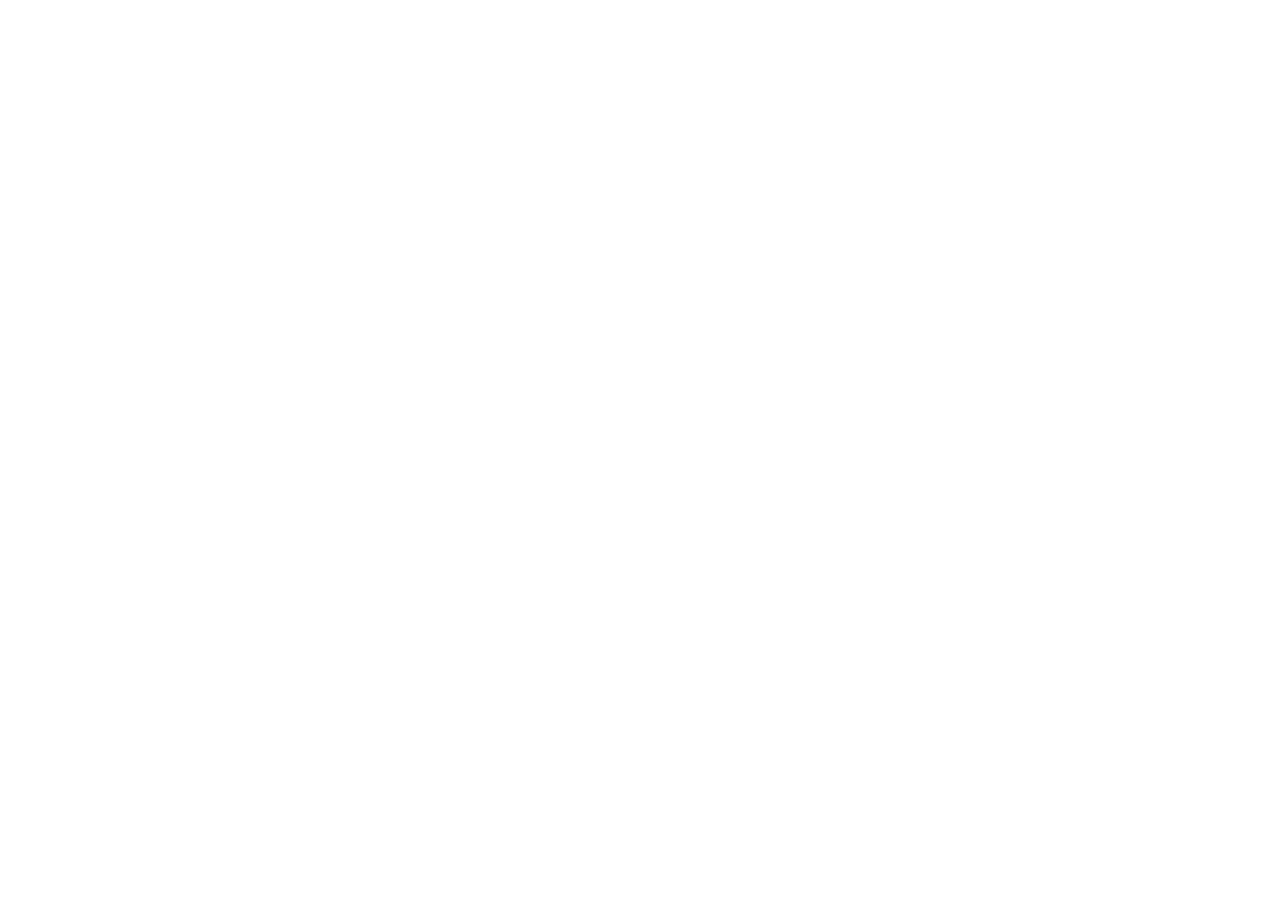
==== index.html @ 88468458 "comentario test" ====
<!DOCTYPE html>
<html>
<head>
<!-- comentario test -->
  <!--
    If you are serving your web app in a path other than the root, change the
    href value below to reflect the base path you are serving from.

    The path provided below has to start and end with a slash "/" in order for
    it to work correctly.

    For more details:
    * https://developer.mozilla.org/en-US/docs/Web/HTML/Element/base

    This is a placeholder for base href that will be replaced by the value of
    the `--base-href` argument provided to `flutter build`.
  -->
  <base href="/">

  <meta charset="UTF-8">
  <meta content="IE=Edge" http-equiv="X-UA-Compatible">
  <meta name="description" content="A new Flutter project.">

  <!-- iOS meta tags & icons -->
  <meta name="apple-mobile-web-app-capable" content="yes">
  <meta name="apple-mobile-web-app-status-bar-style" content="black">
  <meta name="apple-mobile-web-app-title" content="casa_de_juegos_web">
  <link rel="apple-touch-icon" href="icons/Icon-192.png">

  <!-- Favicon -->
  <link rel="icon" type="image/png" href="favicon.png"/>

  <title>casa_de_juegos_web</title>
  <link rel="manifest" href="manifest.json">
</head>
<body>
  <!-- This script installs service_worker.js to provide PWA functionality to
       application. For more information, see:
       https://developers.google.com/web/fundamentals/primers/service-workers -->
  <script>
    var serviceWorkerVersion = '308273453';
    var scriptLoaded = false;
    function loadMainDartJs() {
      if (scriptLoaded) {
        return;
      }
      scriptLoaded = true;
      var scriptTag = document.createElement('script');
      scriptTag.src = 'main.dart.js';
      scriptTag.type = 'application/javascript';
      document.body.append(scriptTag);
    }

    if ('serviceWorker' in navigator) {
      // Service workers are supported. Use them.
      window.addEventListener('load', function () {
        // Wait for registration to finish before dropping the <script> tag.
        // Otherwise, the browser will load the script multiple times,
        // potentially different versions.
        var serviceWorkerUrl = 'flutter_service_worker.js?v=' + serviceWorkerVersion;
        navigator.serviceWorker.register(serviceWorkerUrl)
          .then((reg) => {
            function waitForActivation(serviceWorker) {
              serviceWorker.addEventListener('statechange', () => {
                if (serviceWorker.state == 'activated') {
                  console.log('Installed new service worker.');
                  loadMainDartJs();
                }
              });
            }
            if (!reg.active && (reg.installing || reg.waiting)) {
              // No active web worker and we have installed or are installing
              // one for the first time. Simply wait for it to activate.
              waitForActivation(reg.installing || reg.waiting);
            } else if (!reg.active.scriptURL.endsWith(serviceWorkerVersion)) {
              // When the app updates the serviceWorkerVersion changes, so we
              // need to ask the service worker to update.
              console.log('New service worker available.');
              reg.update();
              waitForActivation(reg.installing);
            } else {
              // Existing service worker is still good.
              console.log('Loading app from service worker.');
              loadMainDartJs();
            }
          });

        // If service worker doesn't succeed in a reasonable amount of time,
        // fallback to plaint <script> tag.
        setTimeout(() => {
          if (!scriptLoaded) {
            console.warn(
              'Failed to load app from service worker. Falling back to plain <script> tag.',
            );
            loadMainDartJs();
          }
        }, 4000);
      });
    } else {
      // Service workers not supported. Just drop the <script> tag.
      loadMainDartJs();
    }
  </script>
</body>
</html>
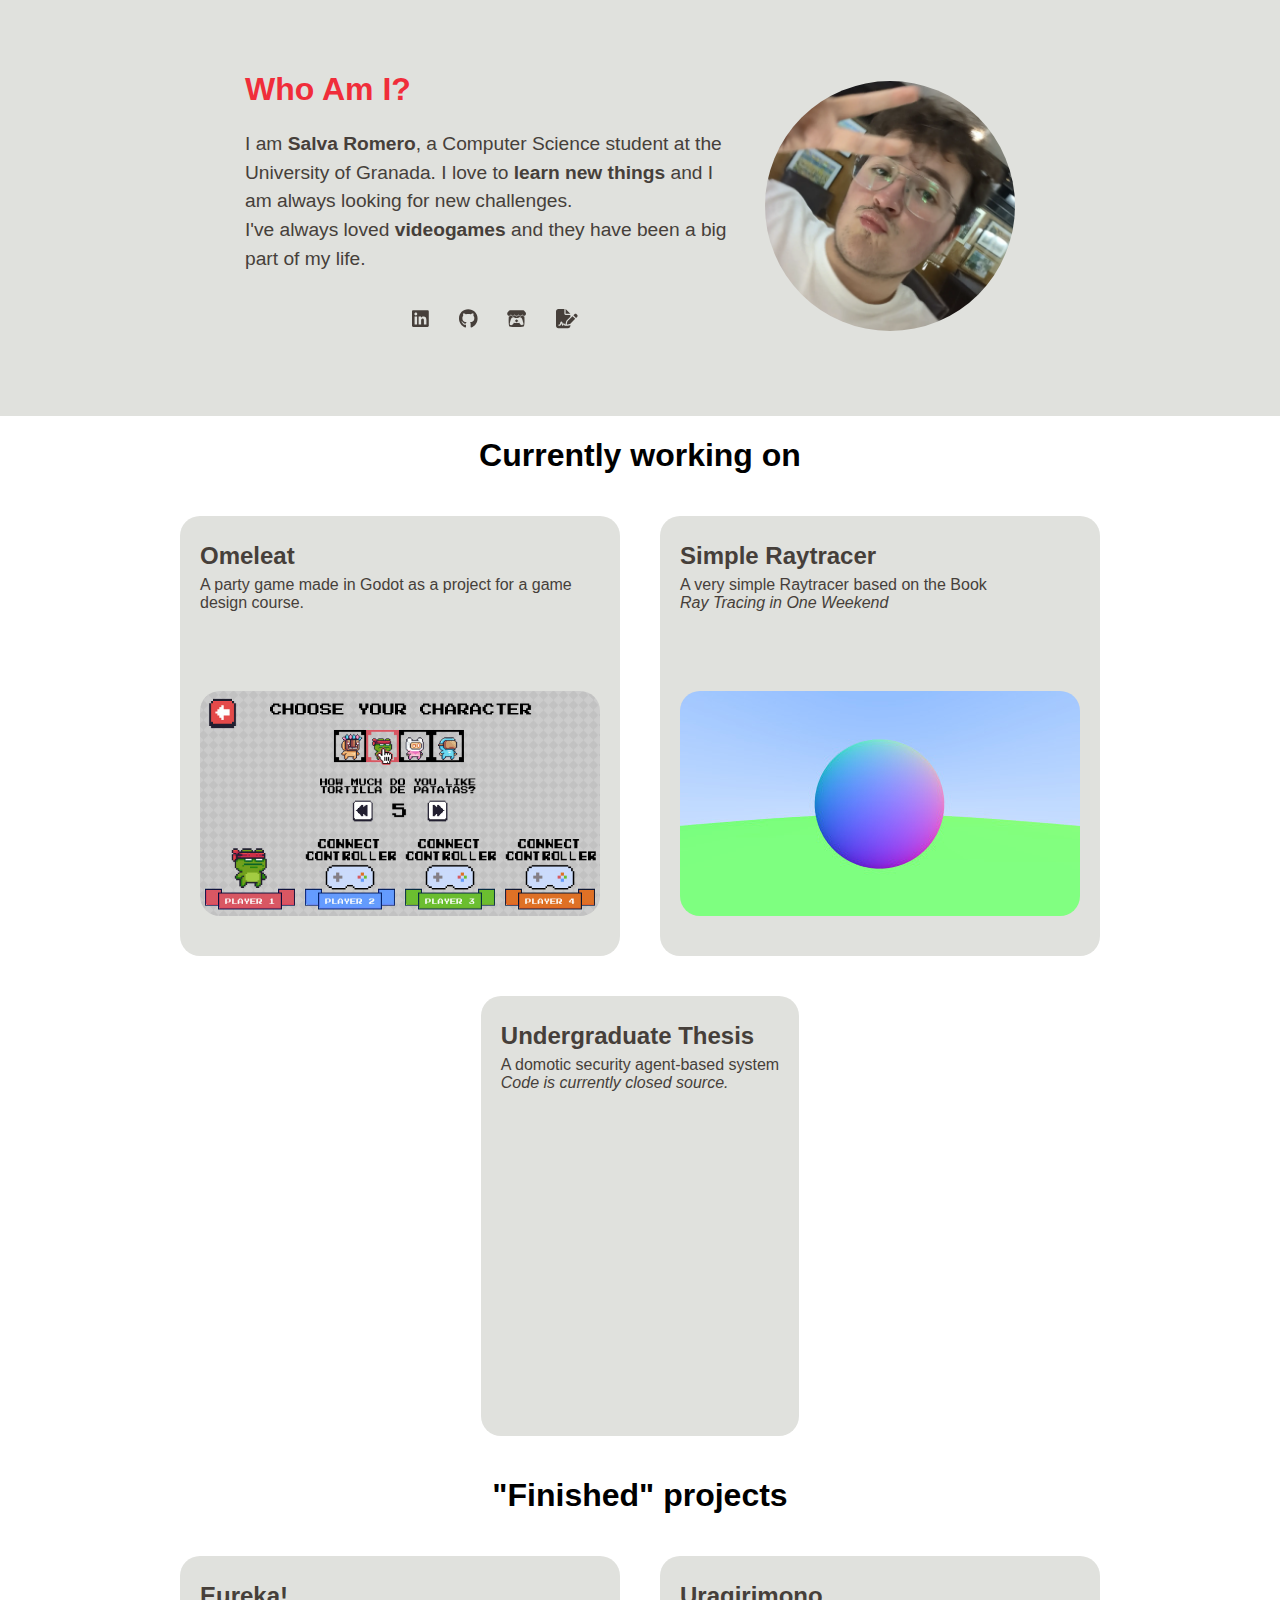
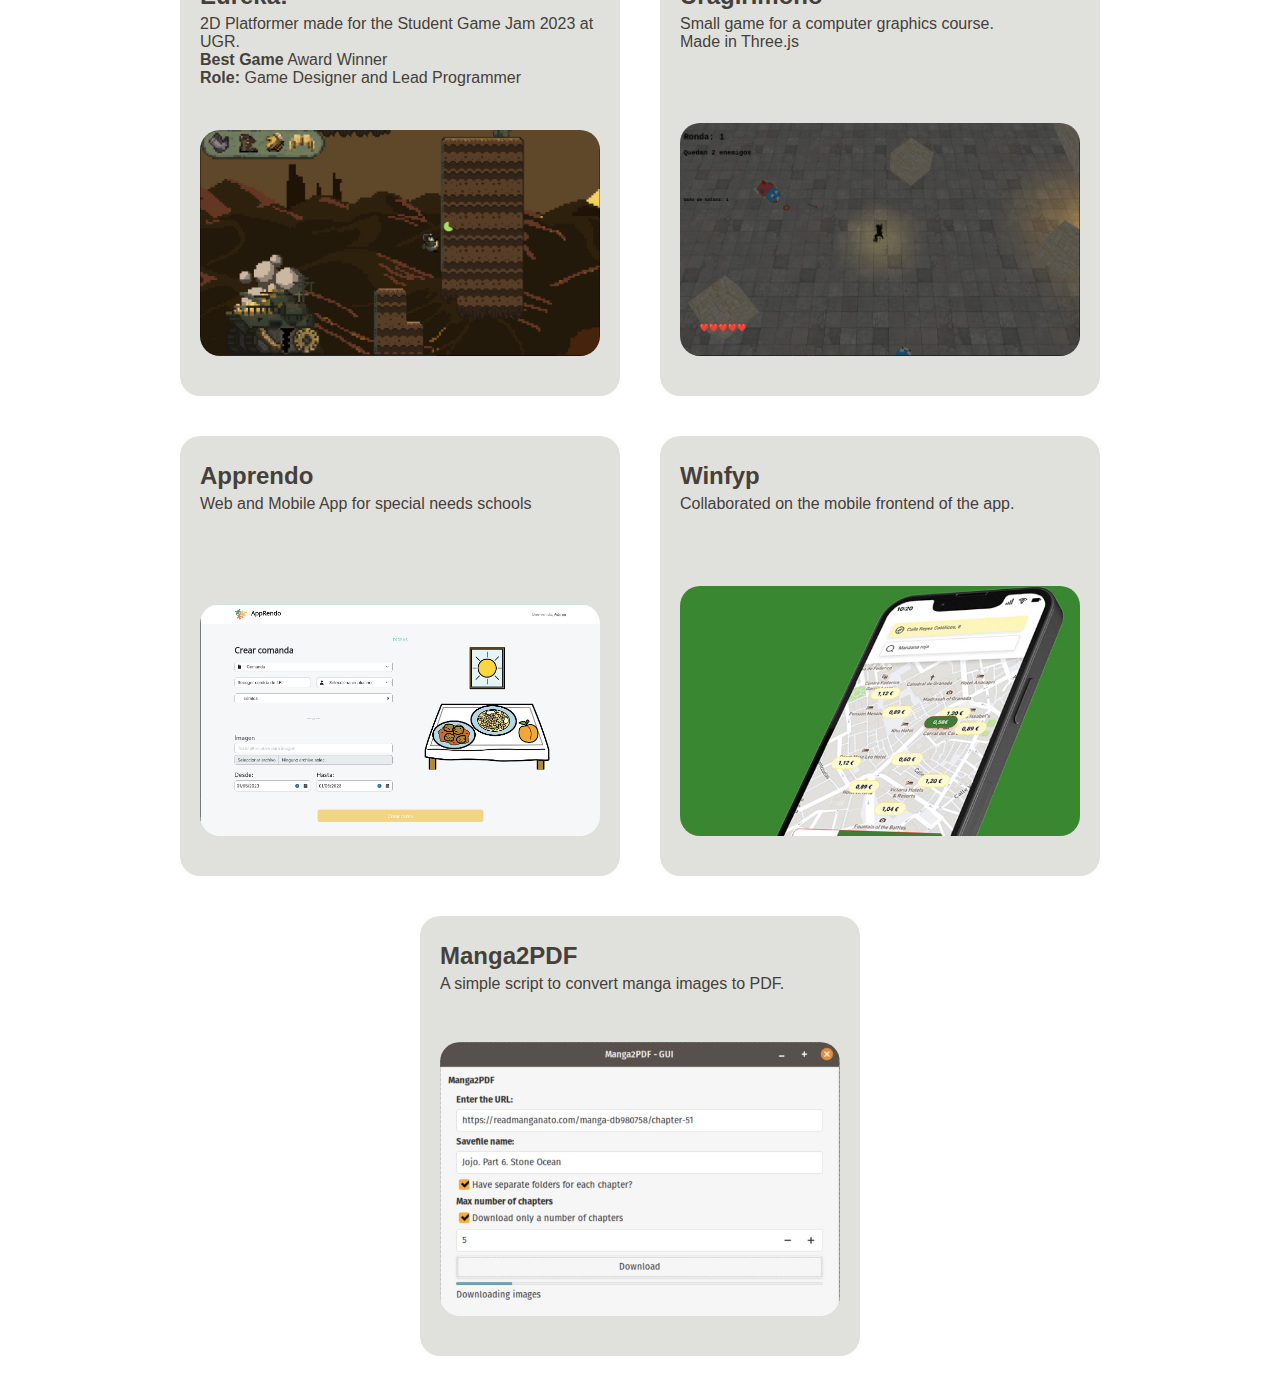
==== commit 1524ec5b: "portfolio added" ====
--- a/index.html
+++ b/index.html
@@ -1,105 +1 @@
-<!DOCTYPE html>
-<html>
-<head>
-<!-- comentario test -->
-  <!--
-    If you are serving your web app in a path other than the root, change the
-    href value below to reflect the base path you are serving from.
-
-    The path provided below has to start and end with a slash "/" in order for
-    it to work correctly.
-
-    For more details:
-    * https://developer.mozilla.org/en-US/docs/Web/HTML/Element/base
-
-    This is a placeholder for base href that will be replaced by the value of
-    the `--base-href` argument provided to `flutter build`.
-  -->
-  <base href="/">
-
-  <meta charset="UTF-8">
-  <meta content="IE=Edge" http-equiv="X-UA-Compatible">
-  <meta name="description" content="A new Flutter project.">
-
-  <!-- iOS meta tags & icons -->
-  <meta name="apple-mobile-web-app-capable" content="yes">
-  <meta name="apple-mobile-web-app-status-bar-style" content="black">
-  <meta name="apple-mobile-web-app-title" content="casa_de_juegos_web">
-  <link rel="apple-touch-icon" href="icons/Icon-192.png">
-
-  <!-- Favicon -->
-  <link rel="icon" type="image/png" href="favicon.png"/>
-
-  <title>casa_de_juegos_web</title>
-  <link rel="manifest" href="manifest.json">
-</head>
-<body>
-  <!-- This script installs service_worker.js to provide PWA functionality to
-       application. For more information, see:
-       https://developers.google.com/web/fundamentals/primers/service-workers -->
-  <script>
-    var serviceWorkerVersion = '308273453';
-    var scriptLoaded = false;
-    function loadMainDartJs() {
-      if (scriptLoaded) {
-        return;
-      }
-      scriptLoaded = true;
-      var scriptTag = document.createElement('script');
-      scriptTag.src = 'main.dart.js';
-      scriptTag.type = 'application/javascript';
-      document.body.append(scriptTag);
-    }
-
-    if ('serviceWorker' in navigator) {
-      // Service workers are supported. Use them.
-      window.addEventListener('load', function () {
-        // Wait for registration to finish before dropping the <script> tag.
-        // Otherwise, the browser will load the script multiple times,
-        // potentially different versions.
-        var serviceWorkerUrl = 'flutter_service_worker.js?v=' + serviceWorkerVersion;
-        navigator.serviceWorker.register(serviceWorkerUrl)
-          .then((reg) => {
-            function waitForActivation(serviceWorker) {
-              serviceWorker.addEventListener('statechange', () => {
-                if (serviceWorker.state == 'activated') {
-                  console.log('Installed new service worker.');
-                  loadMainDartJs();
-                }
-              });
-            }
-            if (!reg.active && (reg.installing || reg.waiting)) {
-              // No active web worker and we have installed or are installing
-              // one for the first time. Simply wait for it to activate.
-              waitForActivation(reg.installing || reg.waiting);
-            } else if (!reg.active.scriptURL.endsWith(serviceWorkerVersion)) {
-              // When the app updates the serviceWorkerVersion changes, so we
-              // need to ask the service worker to update.
-              console.log('New service worker available.');
-              reg.update();
-              waitForActivation(reg.installing);
-            } else {
-              // Existing service worker is still good.
-              console.log('Loading app from service worker.');
-              loadMainDartJs();
-            }
-          });
-
-        // If service worker doesn't succeed in a reasonable amount of time,
-        // fallback to plaint <script> tag.
-        setTimeout(() => {
-          if (!scriptLoaded) {
-            console.warn(
-              'Failed to load app from service worker. Falling back to plain <script> tag.',
-            );
-            loadMainDartJs();
-          }
-        }, 4000);
-      });
-    } else {
-      // Service workers not supported. Just drop the <script> tag.
-      loadMainDartJs();
-    }
-  </script>
-</body>
-</html>
+<!doctype html><html lang="es"><head><meta charset="utf-8"/><meta name="viewport" content="width=device-width,initial-scale=1"/><meta name="theme-color" content="#000000"/><meta name="description" content="Portfolio de Salva Romero"/><link rel="manifest" href="/manifest.json"/><title>Salva Romero</title><script defer="defer" src="/static/js/main.f55d839b.js"></script><link href="/static/css/main.551ca4b4.css" rel="stylesheet"></head><body><noscript>You need to enable JavaScript to run this app.</noscript><div id="root"></div></body></html>--- a/static/css/main.551ca4b4.css
+++ b/static/css/main.551ca4b4.css
@@ -0,0 +1,2 @@
+body{-webkit-font-smoothing:antialiased;-moz-osx-font-smoothing:grayscale;font-family:-apple-system,BlinkMacSystemFont,Segoe UI,Roboto,Oxygen,Ubuntu,Cantarell,Fira Sans,Droid Sans,Helvetica Neue,sans-serif;margin:auto}code{font-family:source-code-pro,Menlo,Monaco,Consolas,Courier New,monospace}.project img{align-self:center;border-color:transparent;border-radius:20px;object-fit:contain;width:100%}.project,.project img{margin:20px;max-width:400px}.project{align-items:flex-start;background-color:#e0e1dd;border-radius:20px;display:flex;flex-direction:column;height:400px;justify-content:space-between;padding:20px;transition:scale .5s ease}.project h2{line-height:0}.project:hover{scale:1.05;transition:scale .5s ease}.projects{display:flex;flex-direction:row;flex-wrap:wrap;justify-content:center;width:100%}.projects a{color:#463f3a;text-decoration:none}@media screen and (max-width:800px){.projects{flex-direction:column;width:auto}}.projects-block{align-items:center;display:flex;flex-direction:column;justify-content:center}.whoami{align-items:center;display:flex;flex-direction:column;justify-content:center}.whoami h1{color:#f02d3a}.whoami p{color:#463f3a;font-size:1.2em;font-weight:300;font-weight:400;line-height:1.5;margin:0}.main-block{align-items:center;background-color:#e0e1dd;color:#fff;display:flex;flex-direction:row;justify-content:center;padding:50px;width:100%}@media screen and (max-width:800px){.main-block{flex-direction:column;width:auto}}.left-block .right-block{align-items:center;display:flex;flex-direction:column;justify-content:center}.avatar{border-radius:50%;height:250px;margin:20px;object-fit:cover;width:250px}.description{max-width:500px}.social{align-items:center;display:flex;flex-direction:row;justify-content:center;margin:20px}.social a{color:#463f3a;font-size:1.2em;margin:15px;text-decoration:none}
+/*# sourceMappingURL=main.551ca4b4.css.map*/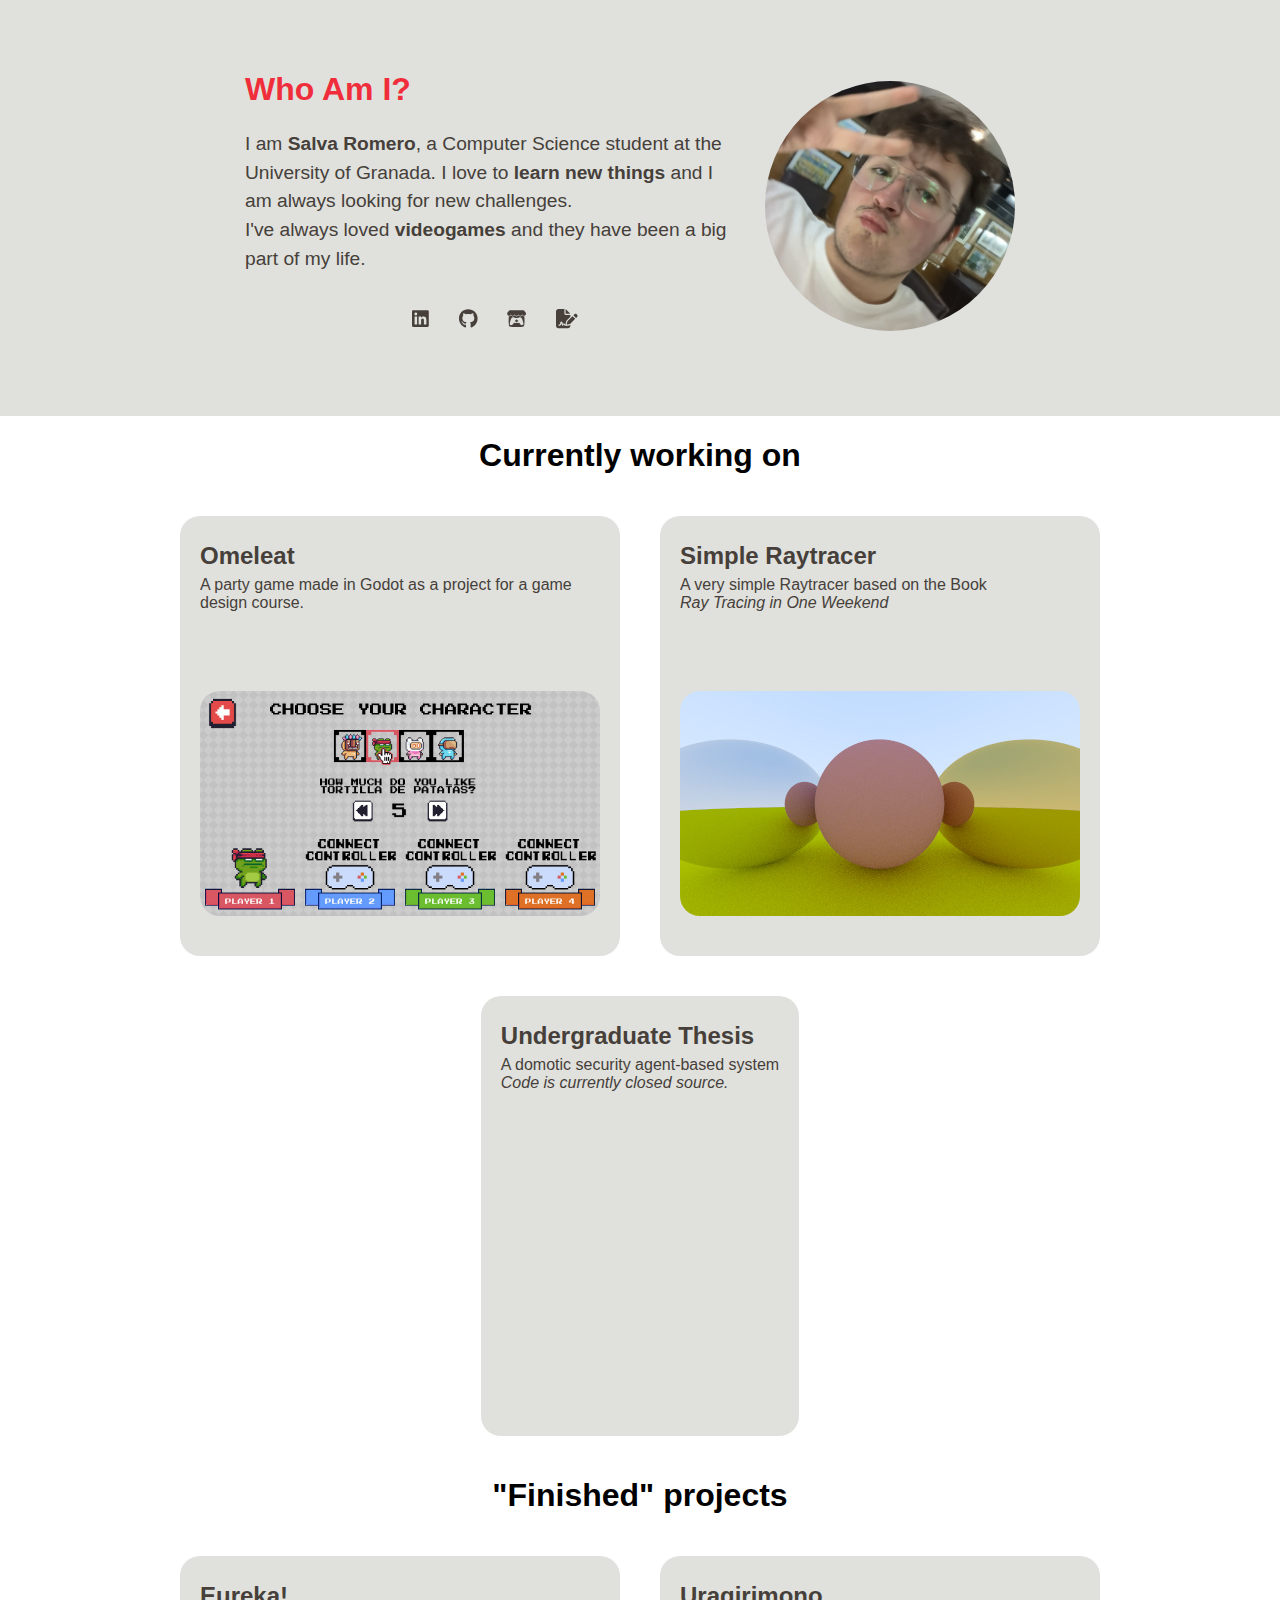
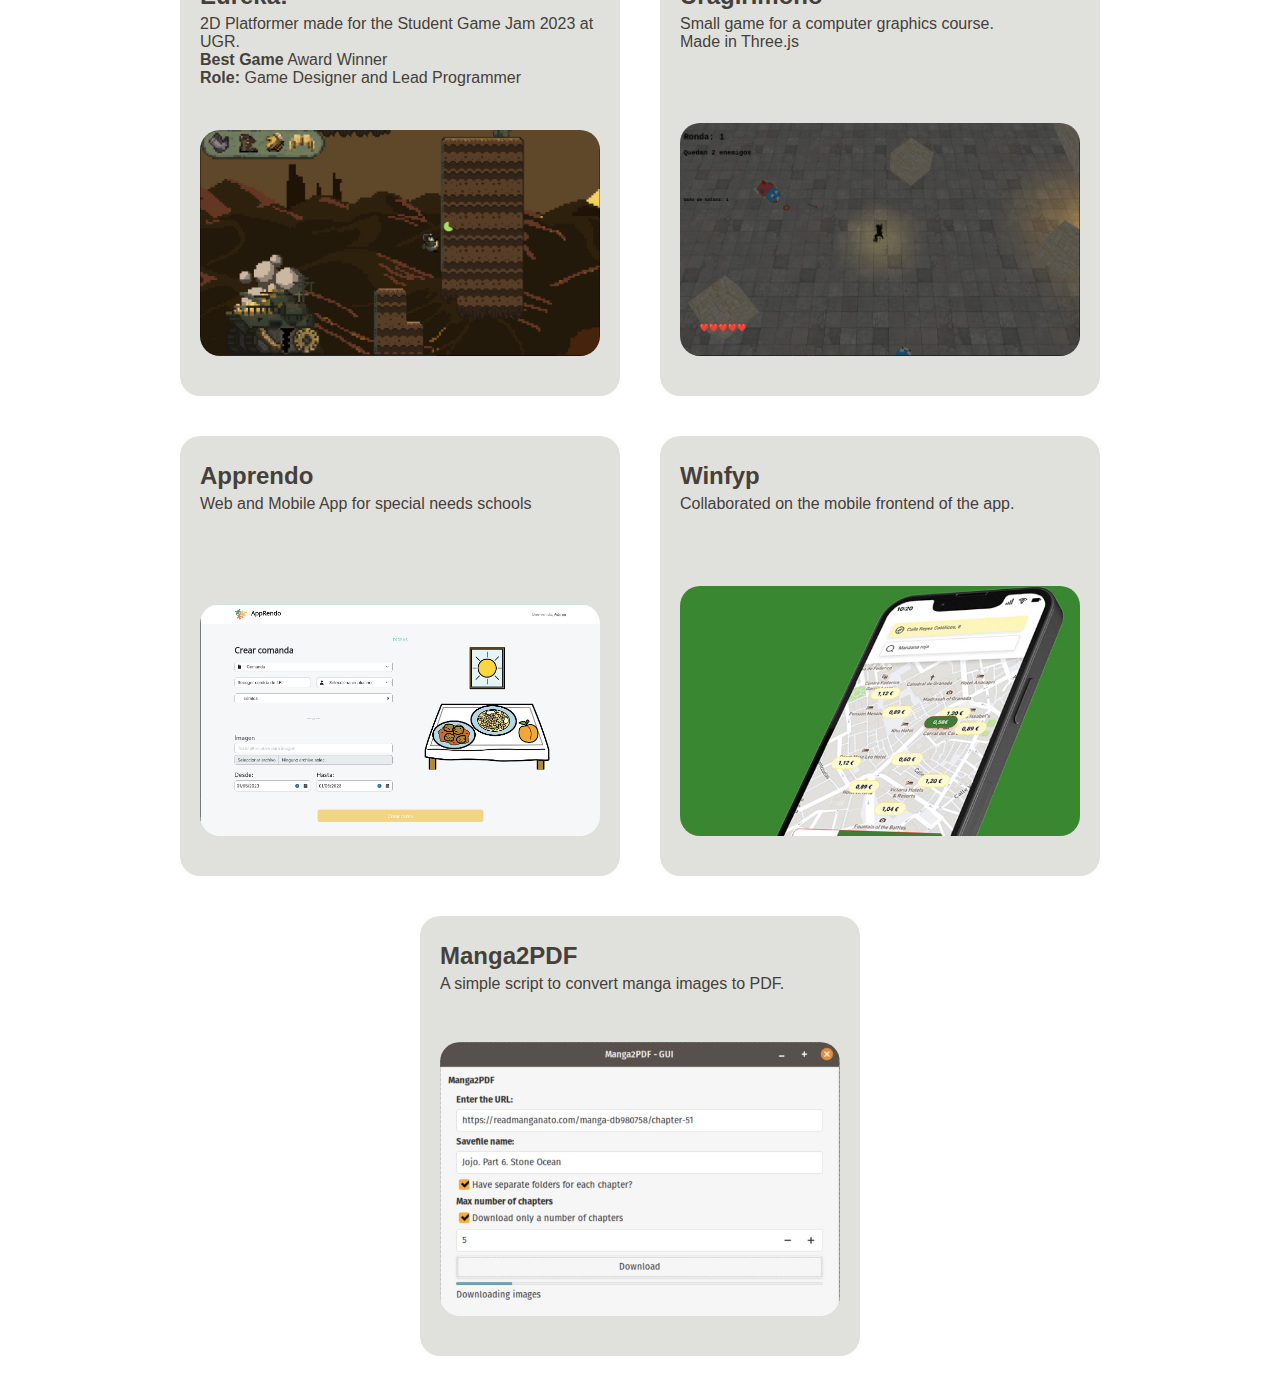
==== commit b75df1d7: "updated rt photo" ====
--- a/index.html
+++ b/index.html
@@ -1 +1 @@
-<!doctype html><html lang="es"><head><meta charset="utf-8"/><meta name="viewport" content="width=device-width,initial-scale=1"/><meta name="theme-color" content="#000000"/><meta name="description" content="Portfolio de Salva Romero"/><link rel="manifest" href="/manifest.json"/><title>Salva Romero</title><script defer="defer" src="/static/js/main.f55d839b.js"></script><link href="/static/css/main.551ca4b4.css" rel="stylesheet"></head><body><noscript>You need to enable JavaScript to run this app.</noscript><div id="root"></div></body></html>+<!doctype html><html lang="es"><head><meta charset="utf-8"/><meta name="viewport" content="width=device-width,initial-scale=1"/><meta name="theme-color" content="#000000"/><meta name="description" content="Portfolio de Salva Romero"/><link rel="manifest" href="/manifest.json"/><title>Salva Romero</title><script defer="defer" src="/static/js/main.39fdd8c3.js"></script><link href="/static/css/main.551ca4b4.css" rel="stylesheet"></head><body><noscript>You need to enable JavaScript to run this app.</noscript><div id="root"></div></body></html>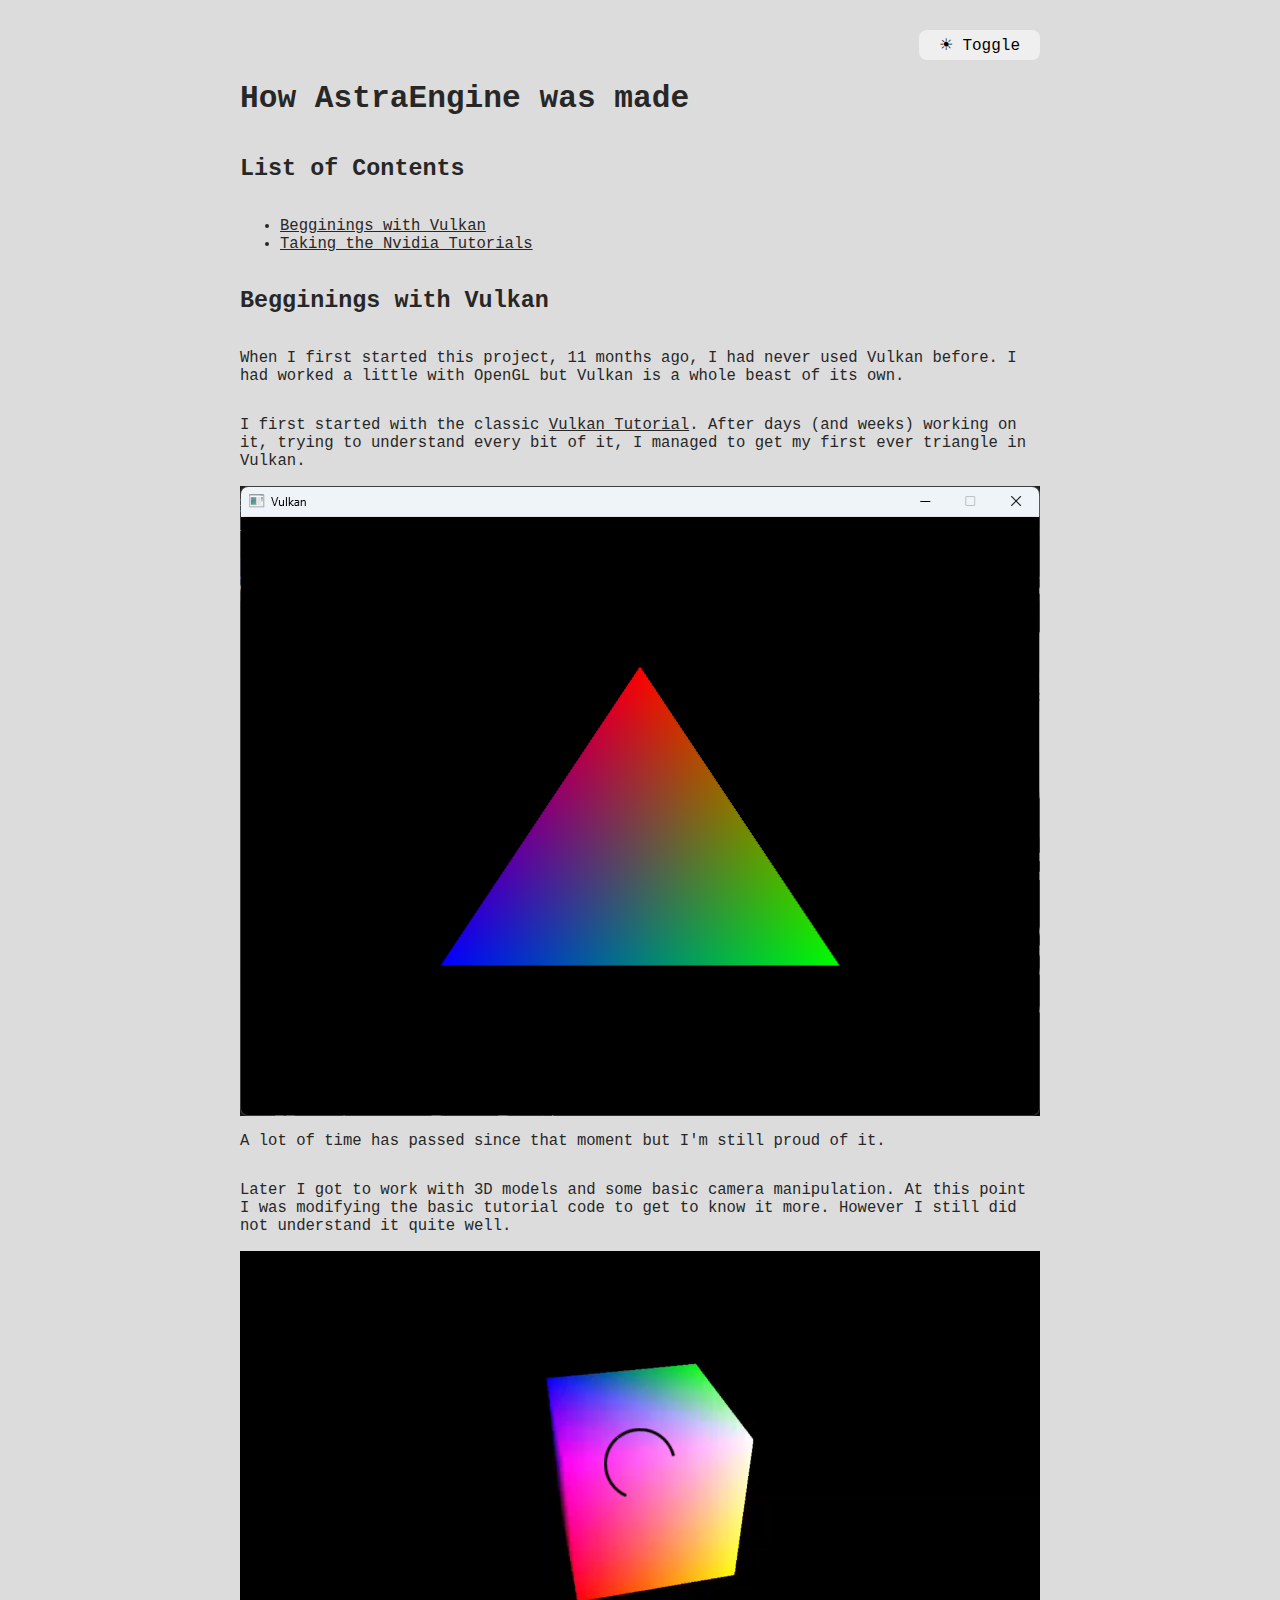
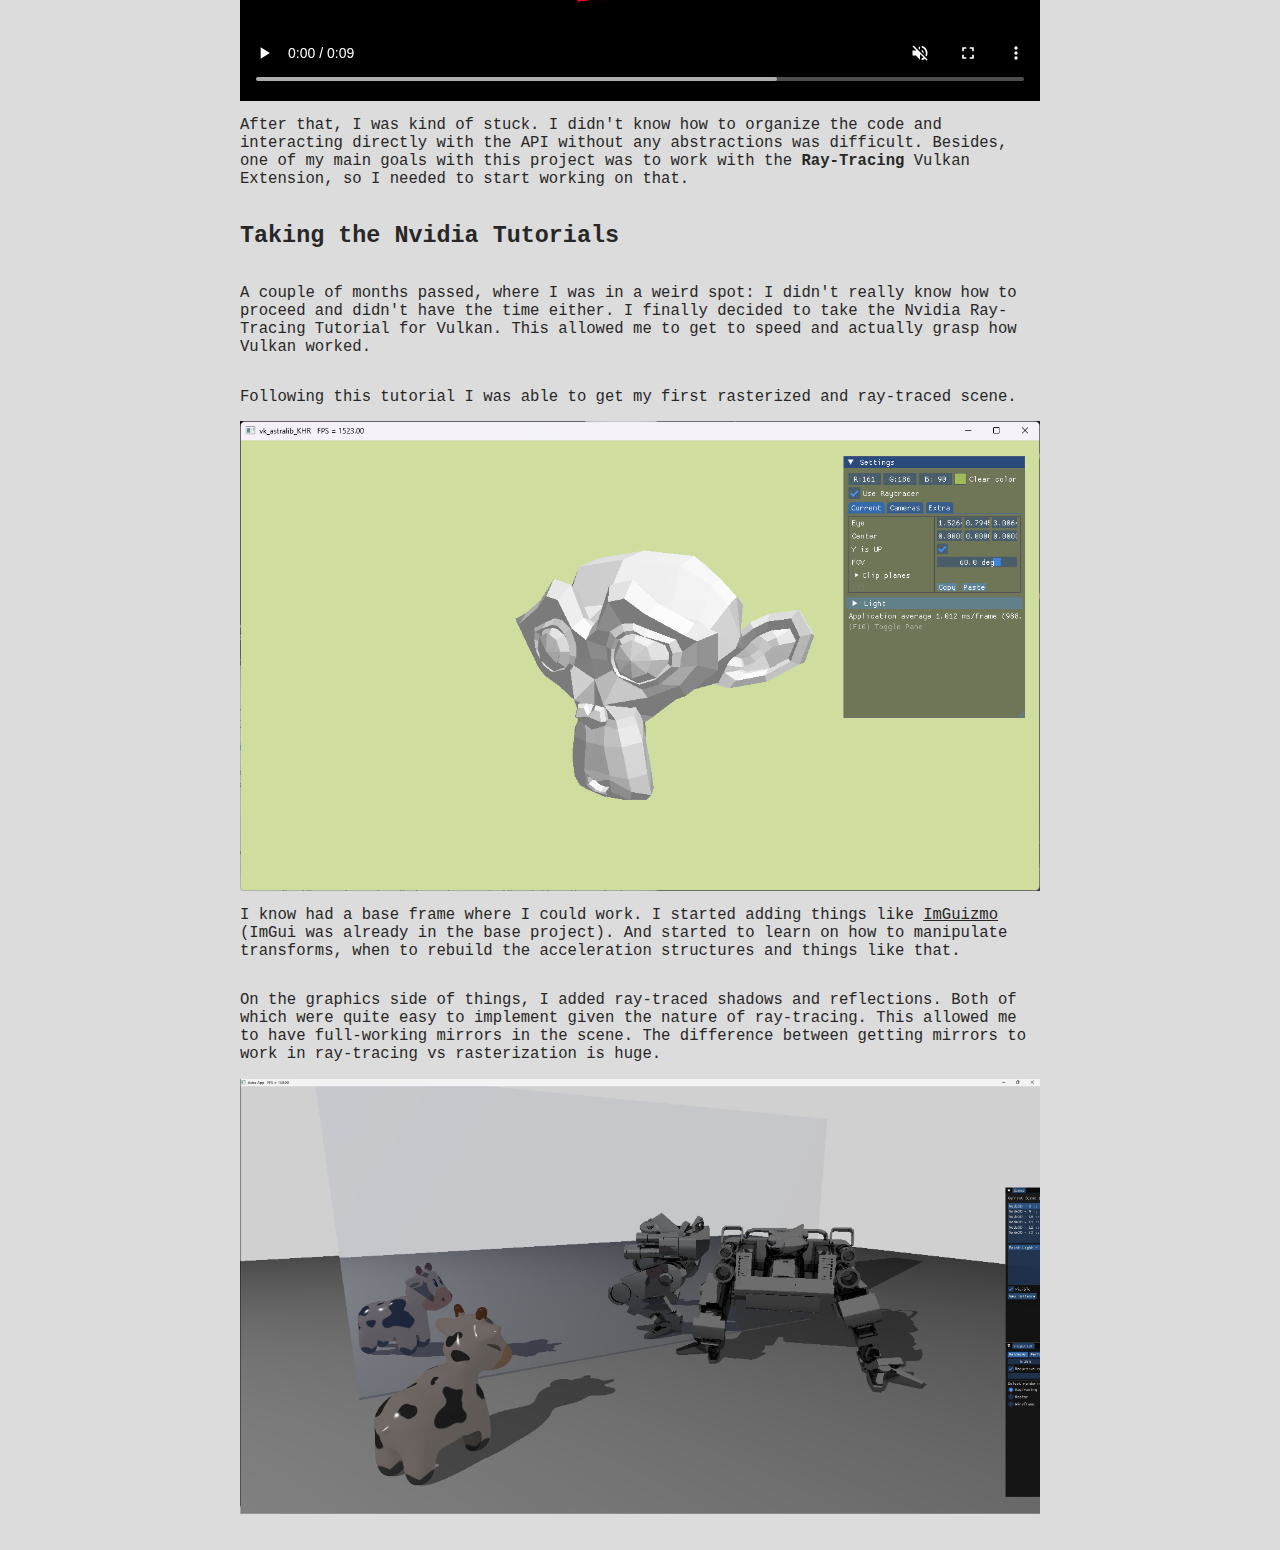
==== commit fe9fd2c4: "wip" ====
--- a/index.html
+++ b/index.html
@@ -1 +1,88 @@
-<!doctype html><html lang="es"><head><meta charset="utf-8"/><meta name="viewport" content="width=device-width,initial-scale=1"/><meta name="theme-color" content="#000000"/><meta name="description" content="Portfolio de Salva Romero"/><link rel="manifest" href="/manifest.json"/><title>Salva Romero</title><script defer="defer" src="/static/js/main.39fdd8c3.js"></script><link href="/static/css/main.551ca4b4.css" rel="stylesheet"></head><body><noscript>You need to enable JavaScript to run this app.</noscript><div id="root"></div></body></html>+<!DOCTYPE html>
+<html lang="en">
+  <head>
+    <meta charset="UTF-8" />
+    <meta name="viewport" content="width=device-width, initial-scale=1.0" />
+    <title style="display: none">Salva's Site</title>
+    <link rel="stylesheet" href="static/styles.css" />
+    <script src="static/index.js"></script>
+  </head>
+  <body onload="onLoad()" class="light">
+    <header>
+      <input
+        id="toggle"
+        class="toggle"
+        type="button"
+        value="☀ Toggle"
+        onclick="toggleDarkMode()"
+      />
+    </header>
+    <h1>How AstraEngine was made</h1>
+    <h2>List of Contents</h2>
+    <ul>
+      <li>
+        <a href="#1">Begginings with Vulkan</a>
+      </li>
+      <li>
+        <a href="#2">Taking the Nvidia Tutorials</a>
+      </li>
+    </ul>
+    <h2 id="1">Begginings with Vulkan</h2>
+    <p>
+      When I first started this project, 11 months ago, I had never used Vulkan
+      before. I had worked a little with OpenGL but Vulkan is a whole beast of
+      its own.
+    </p>
+    <p>
+      I first started with the classic
+      <a style="display: inline" href="https://vulkan-tutorial.com/"
+        >Vulkan Tutorial</a
+      >. After days (and weeks) working on it, trying to understand every bit of
+      it, I managed to get my first ever triangle in Vulkan.
+    </p>
+    <img src="static/vulkanTriangle.png" alt="vulkan RGB triangle" />
+    <p>A lot of time has passed since that moment but I'm still proud of it.</p>
+    <p>
+      Later I got to work with 3D models and some basic camera manipulation. At
+      this point I was modifying the basic tutorial code to get to know it more.
+      However I still did not understand it quite well.
+    </p>
+    <video src="static/cube.mp4" controls autoplay loop muted></video>
+
+    <p>
+      After that, I was kind of stuck. I didn't know how to organize the code
+      and interacting directly with the API without any abstractions was
+      difficult. Besides, one of my main goals with this project was to work
+      with the <strong>Ray-Tracing</strong> Vulkan Extension, so I needed to
+      start working on that.
+    </p>
+    <h2 id="2">Taking the Nvidia Tutorials</h2>
+    <p>
+      A couple of months passed, where I was in a weird spot: I didn't really
+      know how to proceed and didn't have the time either. I finally decided to
+      take the Nvidia Ray-Tracing Tutorial for Vulkan. This allowed me to get to
+      speed and actually grasp how Vulkan worked.
+    </p>
+    <p>
+      Following this tutorial I was able to get my first rasterized and
+      ray-traced scene.
+    </p>
+    <img src="static/monkey.png" width="100%" alt="ray-traced blender monkey" />
+
+    <p>
+      I know had a base frame where I could work. I started adding things like
+      <a href="https://github.com/CedricGuillemet/ImGuizmo">ImGuizmo</a> (ImGui
+      was already in the base project). And started to learn on how to
+      manipulate transforms, when to rebuild the acceleration structures and
+      things like that.
+    </p>
+    <p>
+      On the graphics side of things, I added ray-traced shadows and
+      reflections. Both of which were quite easy to implement given the nature
+      of ray-tracing. This allowed me to have full-working mirrors in the scene.
+      The difference between getting mirrors to work in ray-tracing vs
+      rasterization is huge.
+    </p>
+    <img src="static/mirror.png" width="100%" alt="ray-traced shadows" />
+  </body>
+</html>
--- a/static/styles.css
+++ b/static/styles.css
@@ -0,0 +1,44 @@
+.dark {
+  color: gainsboro;
+  background-color: rgb(39, 39, 39);
+}
+
+.dark a {
+  color: gainsboro;
+}
+
+.light {
+  background-color: gainsboro;
+  color: rgb(39, 39, 39);
+}
+
+.light a {
+  color: rgb(39, 39, 39);
+}
+
+p {
+  display: inline;
+}
+body {
+  font-family: monospace;
+  margin: auto;
+  padding: 30px;
+  display: flex;
+  flex-direction: column;
+  max-width: 800px;
+  font-size: larger;
+  transition: 120ms;
+}
+
+header {
+  align-self: flex-end;
+  display: inline;
+}
+
+.toggle {
+  font-family: monospace;
+  padding: 5px 20px;
+  border-radius: 8px;
+  border: 1px;
+  font-size: large;
+}
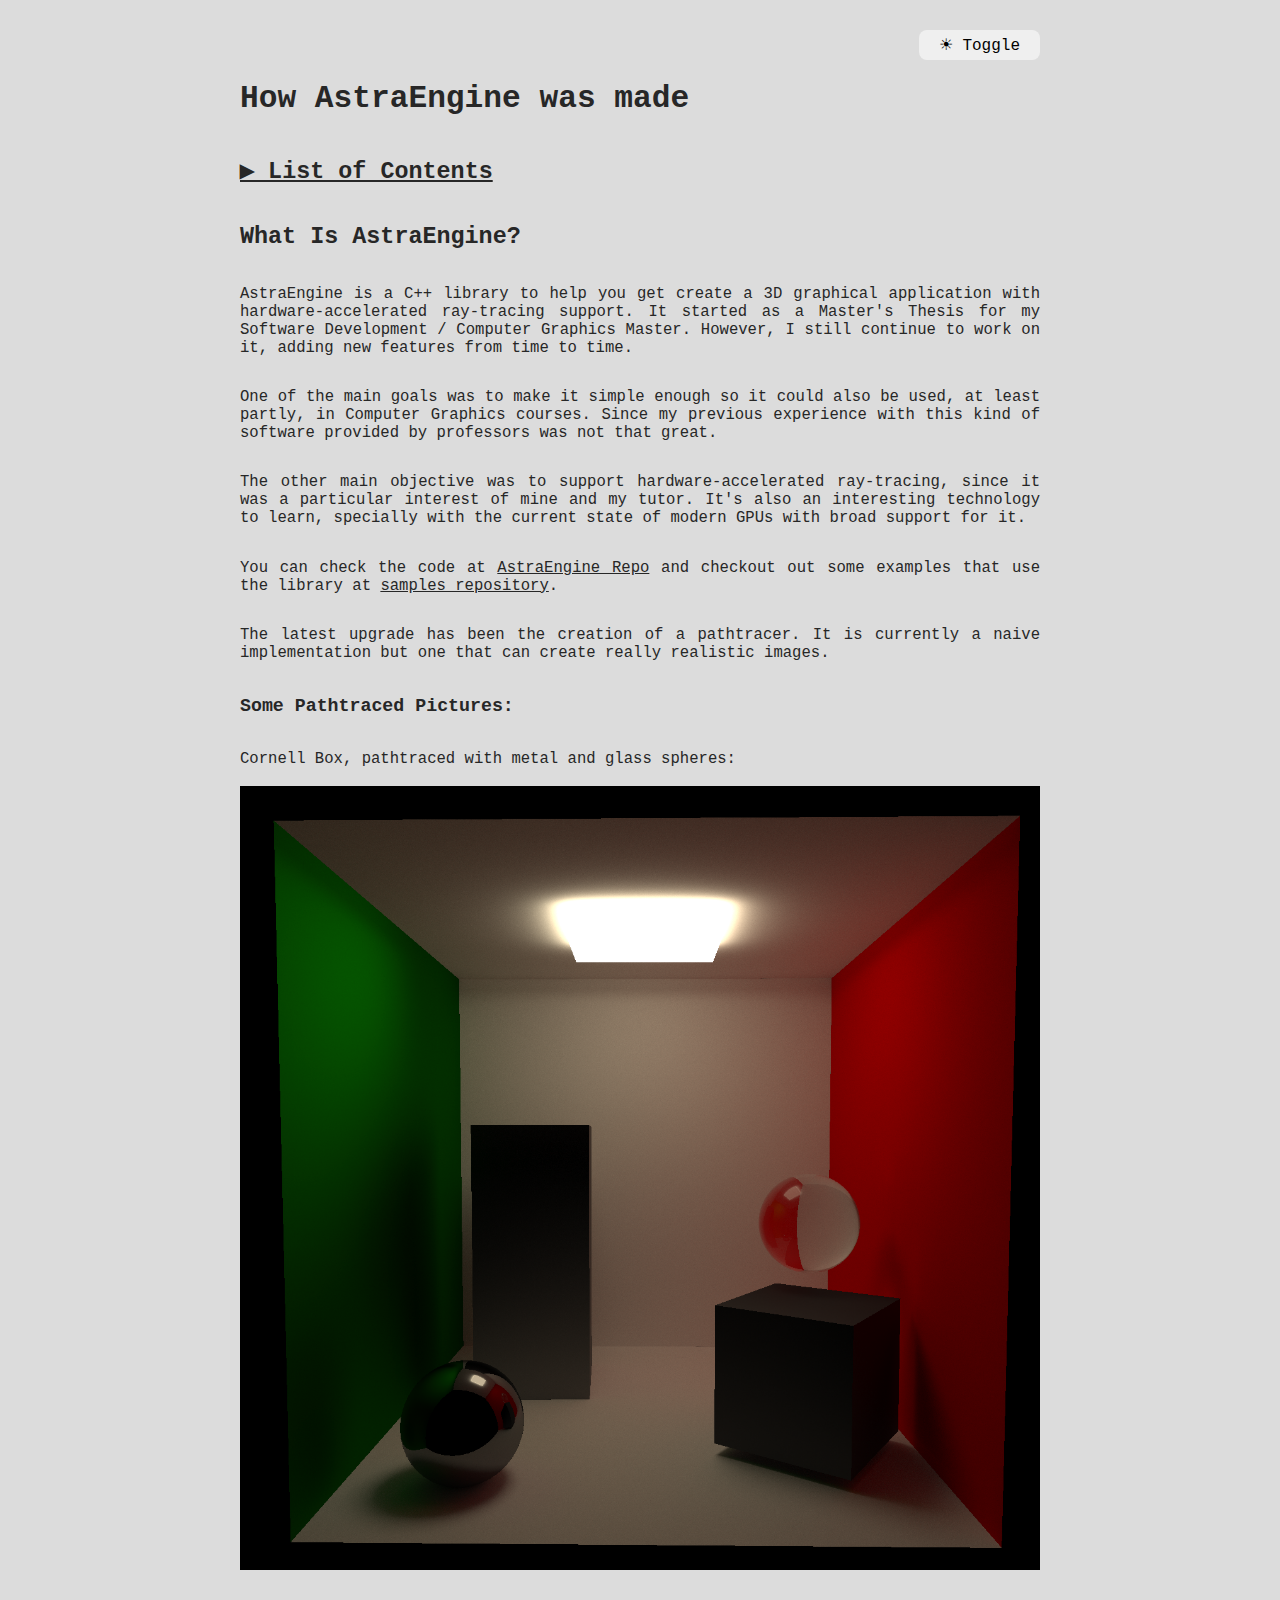
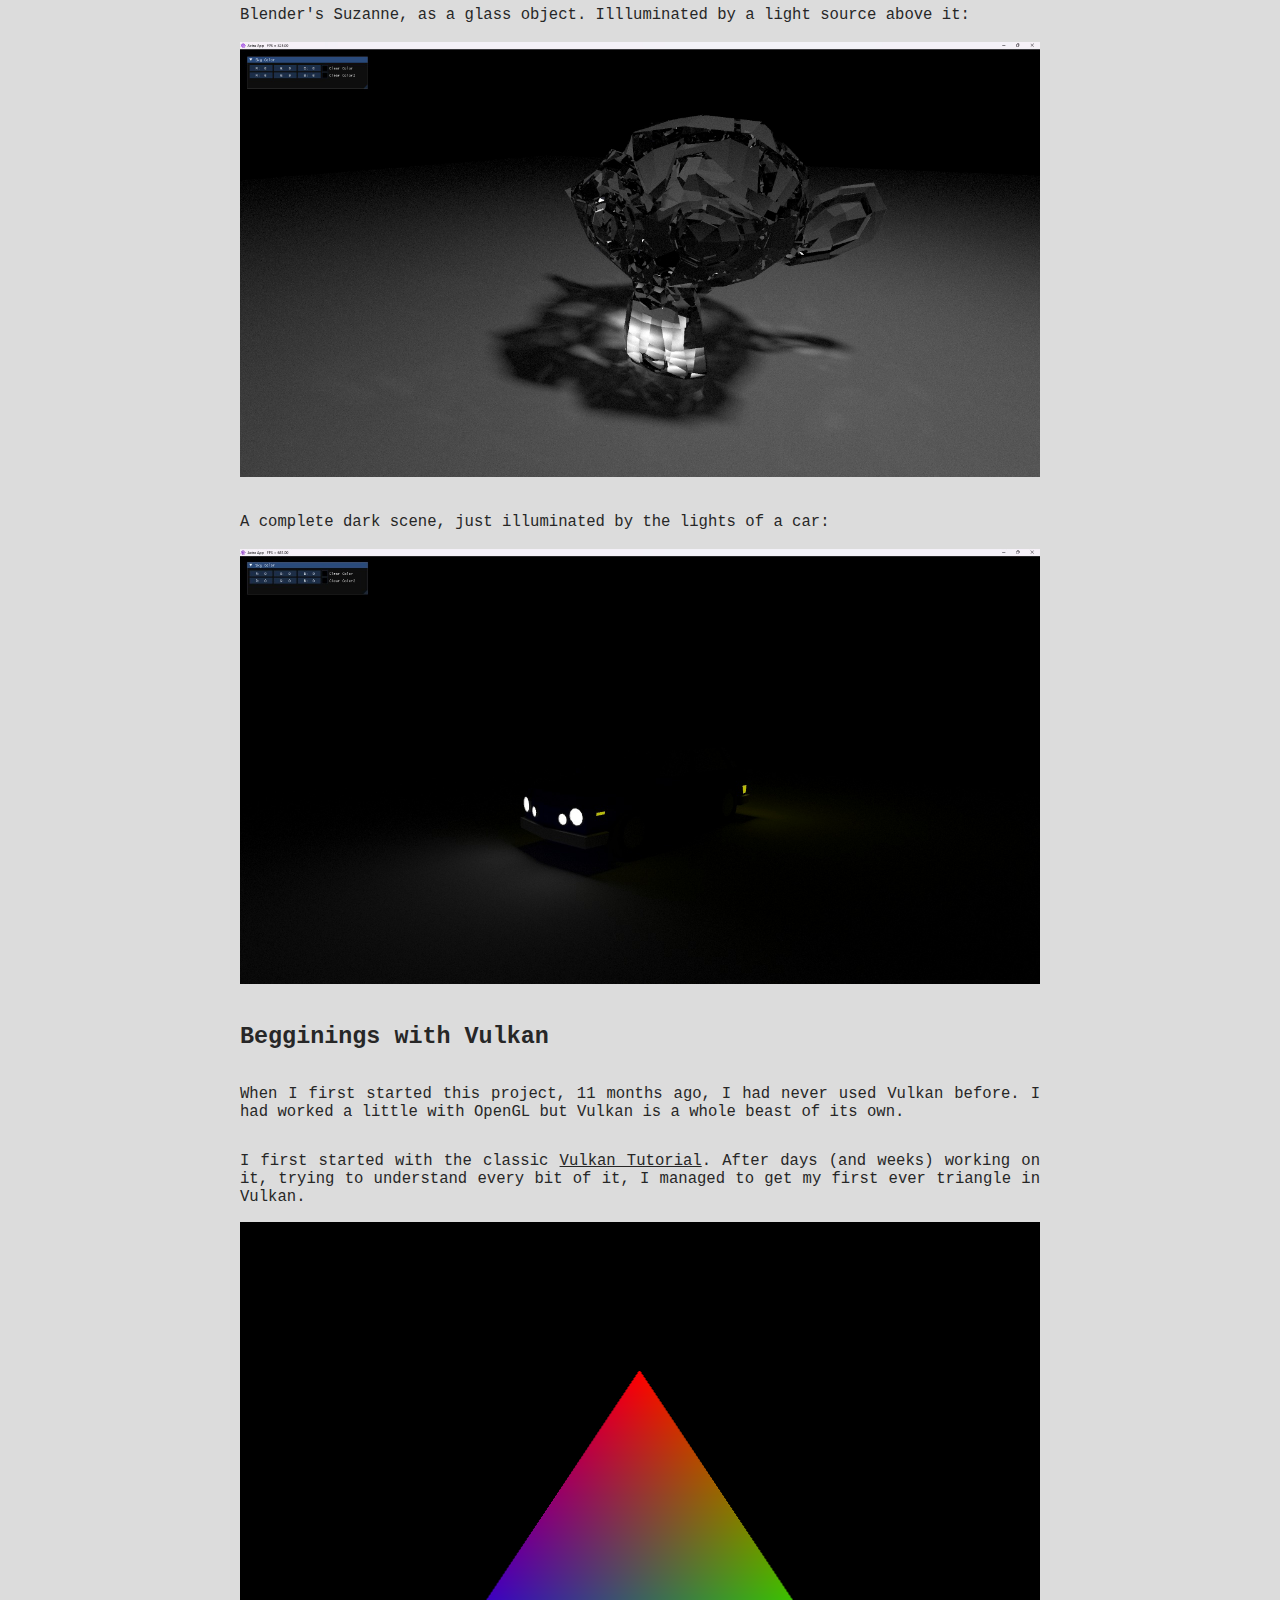
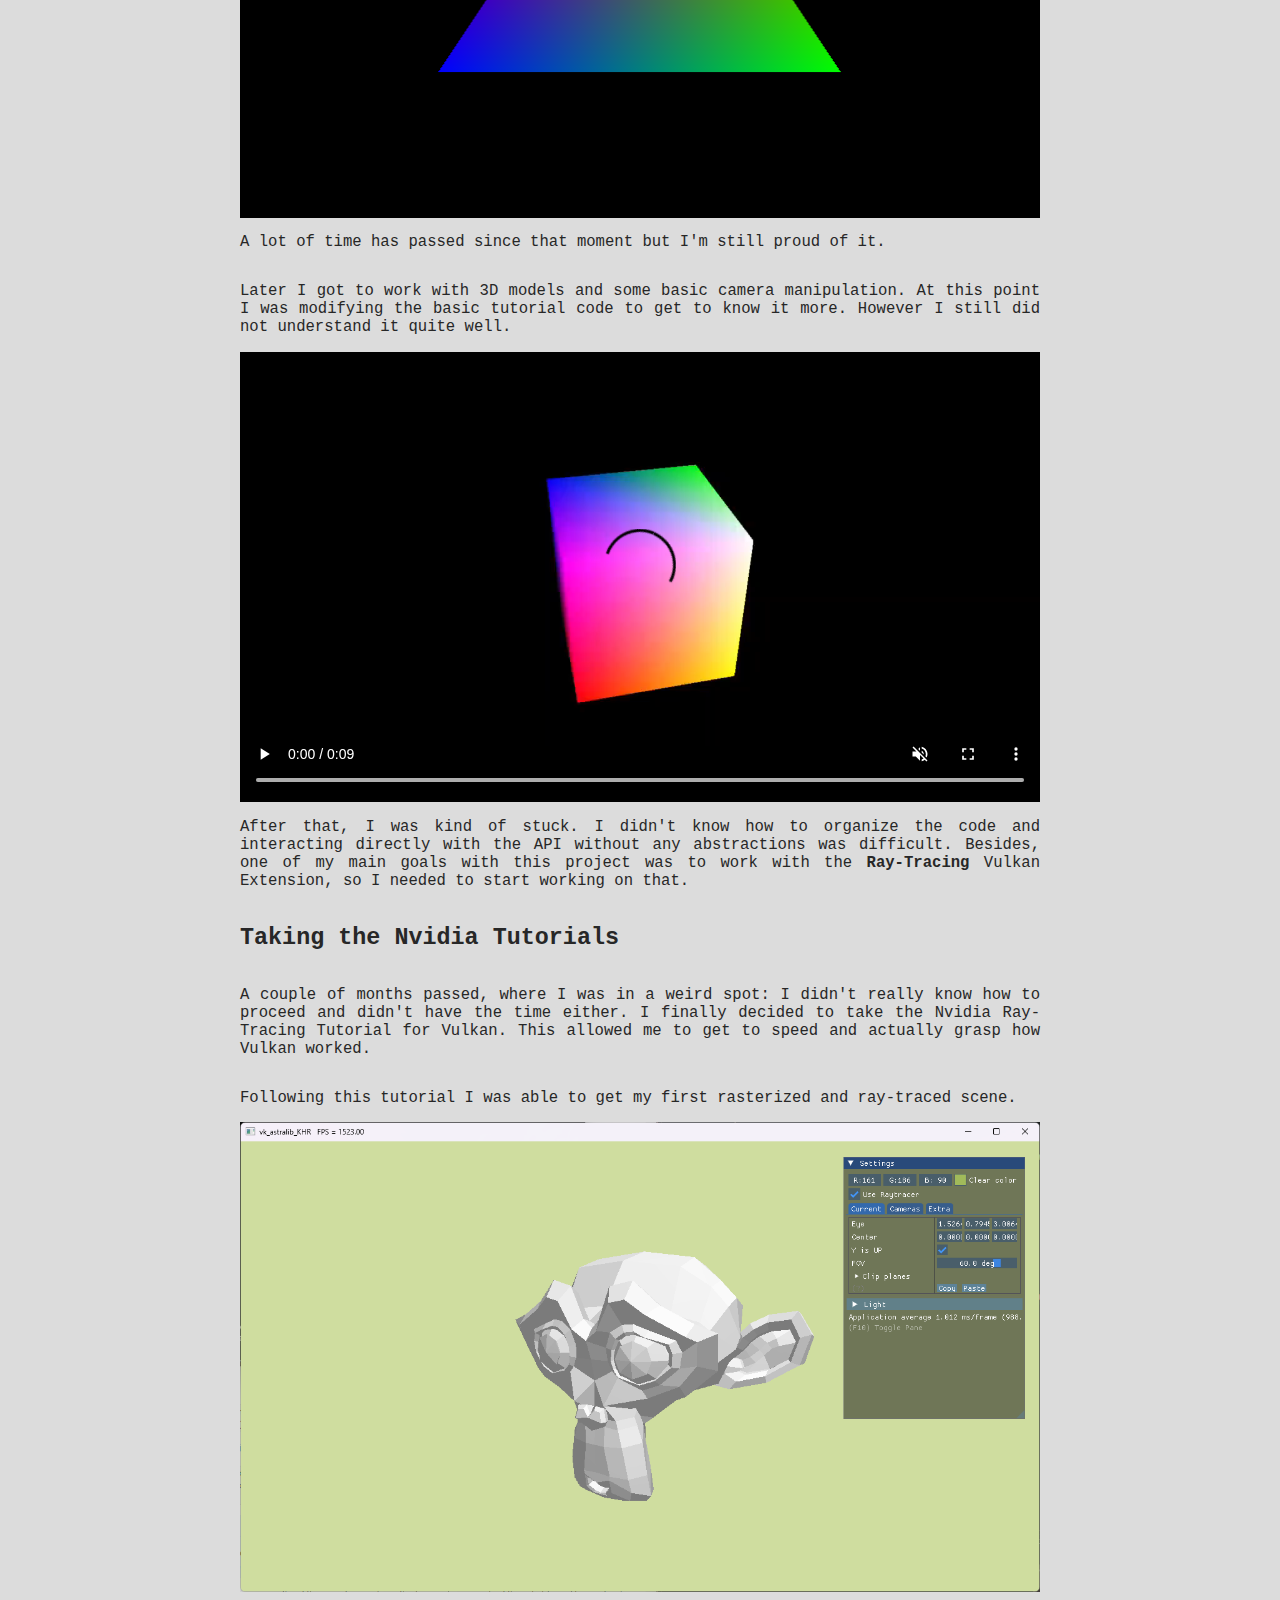
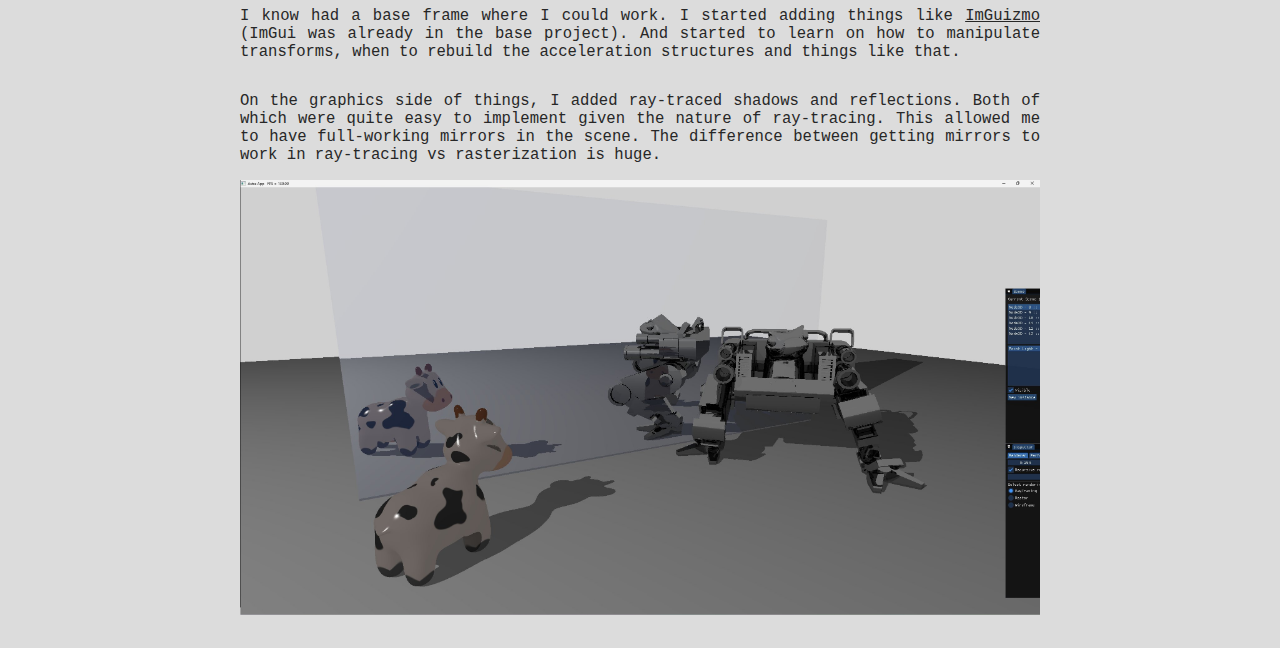
==== commit d6ab1d93: "new intro" ====
--- a/index.html
+++ b/index.html
@@ -5,7 +5,6 @@
     <meta name="viewport" content="width=device-width, initial-scale=1.0" />
     <title style="display: none">Salva's Site</title>
     <link rel="stylesheet" href="static/styles.css" />
-    <script src="static/index.js"></script>
   </head>
   <body onload="onLoad()" class="light">
     <header>
@@ -18,8 +17,8 @@
       />
     </header>
     <h1>How AstraEngine was made</h1>
-    <h2>List of Contents</h2>
-    <ul>
+    <h2 id="loc" class="dropdown">▶ List of Contents</h2>
+    <ul id="loc-items">
       <li>
         <a href="#1">Begginings with Vulkan</a>
       </li>
@@ -27,6 +26,72 @@
         <a href="#2">Taking the Nvidia Tutorials</a>
       </li>
     </ul>
+    <h2 id="0">What Is AstraEngine?</h2>
+    <p>
+      AstraEngine is a C++ library to help you get create a 3D graphical
+      application with hardware-accelerated ray-tracing support. It started as a
+      Master's Thesis for my Software Development / Computer Graphics Master.
+      However, I still continue to work on it, adding new features from time to
+      time.
+    </p>
+    <p>
+      One of the main goals was to make it simple enough so it could also be
+      used, at least partly, in Computer Graphics courses. Since my previous
+      experience with this kind of software provided by professors was not that
+      great.
+    </p>
+    <p>
+      The other main objective was to support hardware-accelerated ray-tracing,
+      since it was a particular interest of mine and my tutor. It's also an
+      interesting technology to learn, specially with the current state of
+      modern GPUs with broad support for it.
+    </p>
+    <p>
+      You can check the code at
+      <a href="https://github.com/PinGunter/AstraEngine">AstraEngine Repo</a>
+      and checkout out some examples that use the library at
+      <a href="https://github.com/PinGunter/AstraExamples">samples repository</a
+      >.
+    </p>
+    <p>
+      The latest upgrade has been the creation of a pathtracer. It is currently
+      a naive implementation but one that can create really realistic images.
+    </p>
+    <h3>Some Pathtraced Pictures:</h3>
+    <div class="images">
+      <figure>
+        <figcaption>
+          Cornell Box, pathtraced with metal and glass spheres:
+        </figcaption>
+        <br />
+        <img
+          src="static/cornell.png"
+          alt="Cornell Box, pathtraced with metal and glass spheres"
+        />
+      </figure>
+
+      <figure>
+        <figcaption>
+          Blender's Suzanne, as a glass object. Illluminated by a light source
+          above it:
+        </figcaption>
+        <br />
+        <img
+          src="static/glassmonkey.jpg"
+          alt="Blender's Suzanne, as a glass object. Illluminated by a light source above it"
+        />
+      </figure>
+      <figure>
+        <figcaption>
+          A complete dark scene, just illuminated by the lights of a car:
+        </figcaption>
+        <br />
+        <img
+          src="static/car.jpg"
+          alt="A complete dark scene, just illuminated by the lights of a car"
+        />
+      </figure>
+    </div>
     <h2 id="1">Begginings with Vulkan</h2>
     <p>
       When I first started this project, 11 months ago, I had never used Vulkan
@@ -84,5 +149,6 @@
       rasterization is huge.
     </p>
     <img src="static/mirror.png" width="100%" alt="ray-traced shadows" />
+    <script src="static/index.js"></script>
   </body>
 </html>
--- a/static/styles.css
+++ b/static/styles.css
@@ -18,6 +18,7 @@
 
 p {
   display: inline;
+  text-align: justify;
 }
 body {
   font-family: monospace;
@@ -42,3 +43,23 @@
   border: 1px;
   font-size: large;
 }
+.dropdown {
+  cursor: pointer;
+  text-decoration: underline;
+}
+#loc-items {
+  display: none;
+  line-height: 2em;
+}
+
+.images {
+  display: flex;
+  justify-content: center;
+  flex-direction: column;
+  align-items: center;
+  gap: 5%;
+}
+
+img {
+  max-width: 800px;
+}
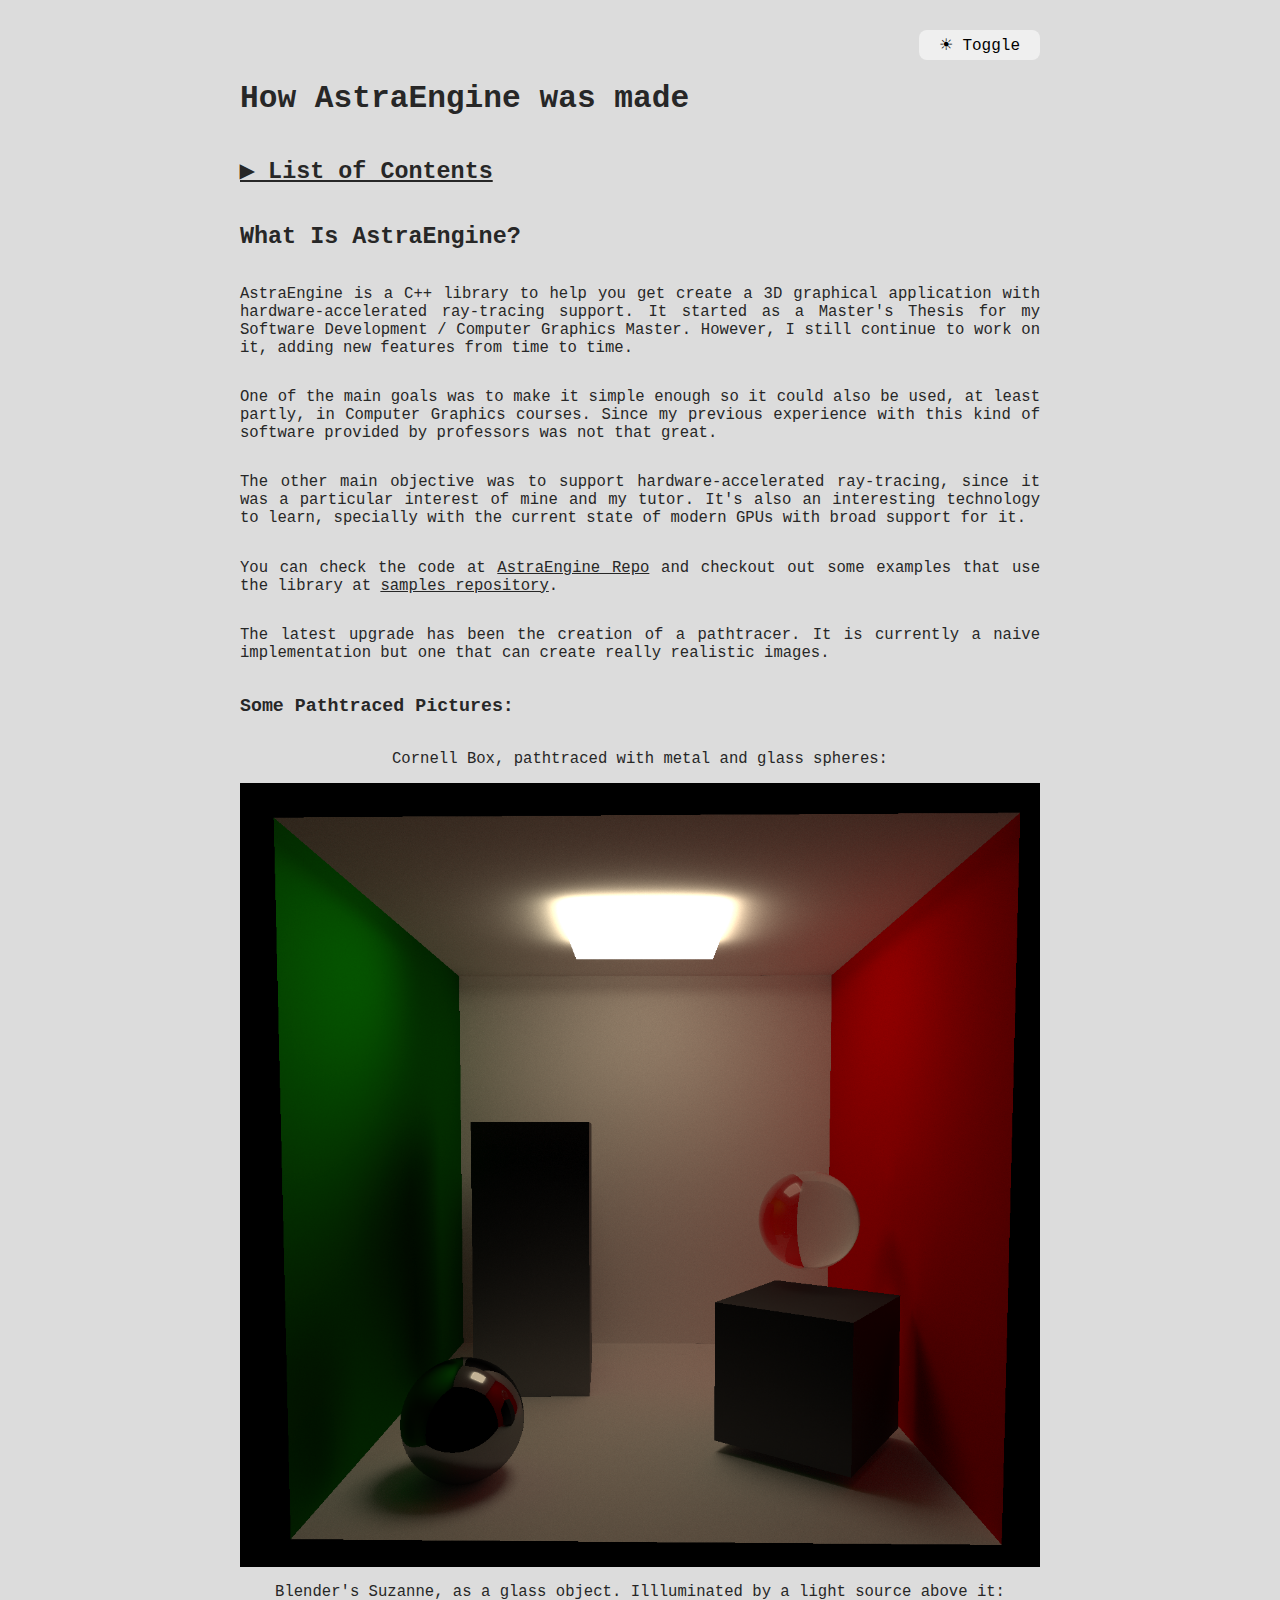
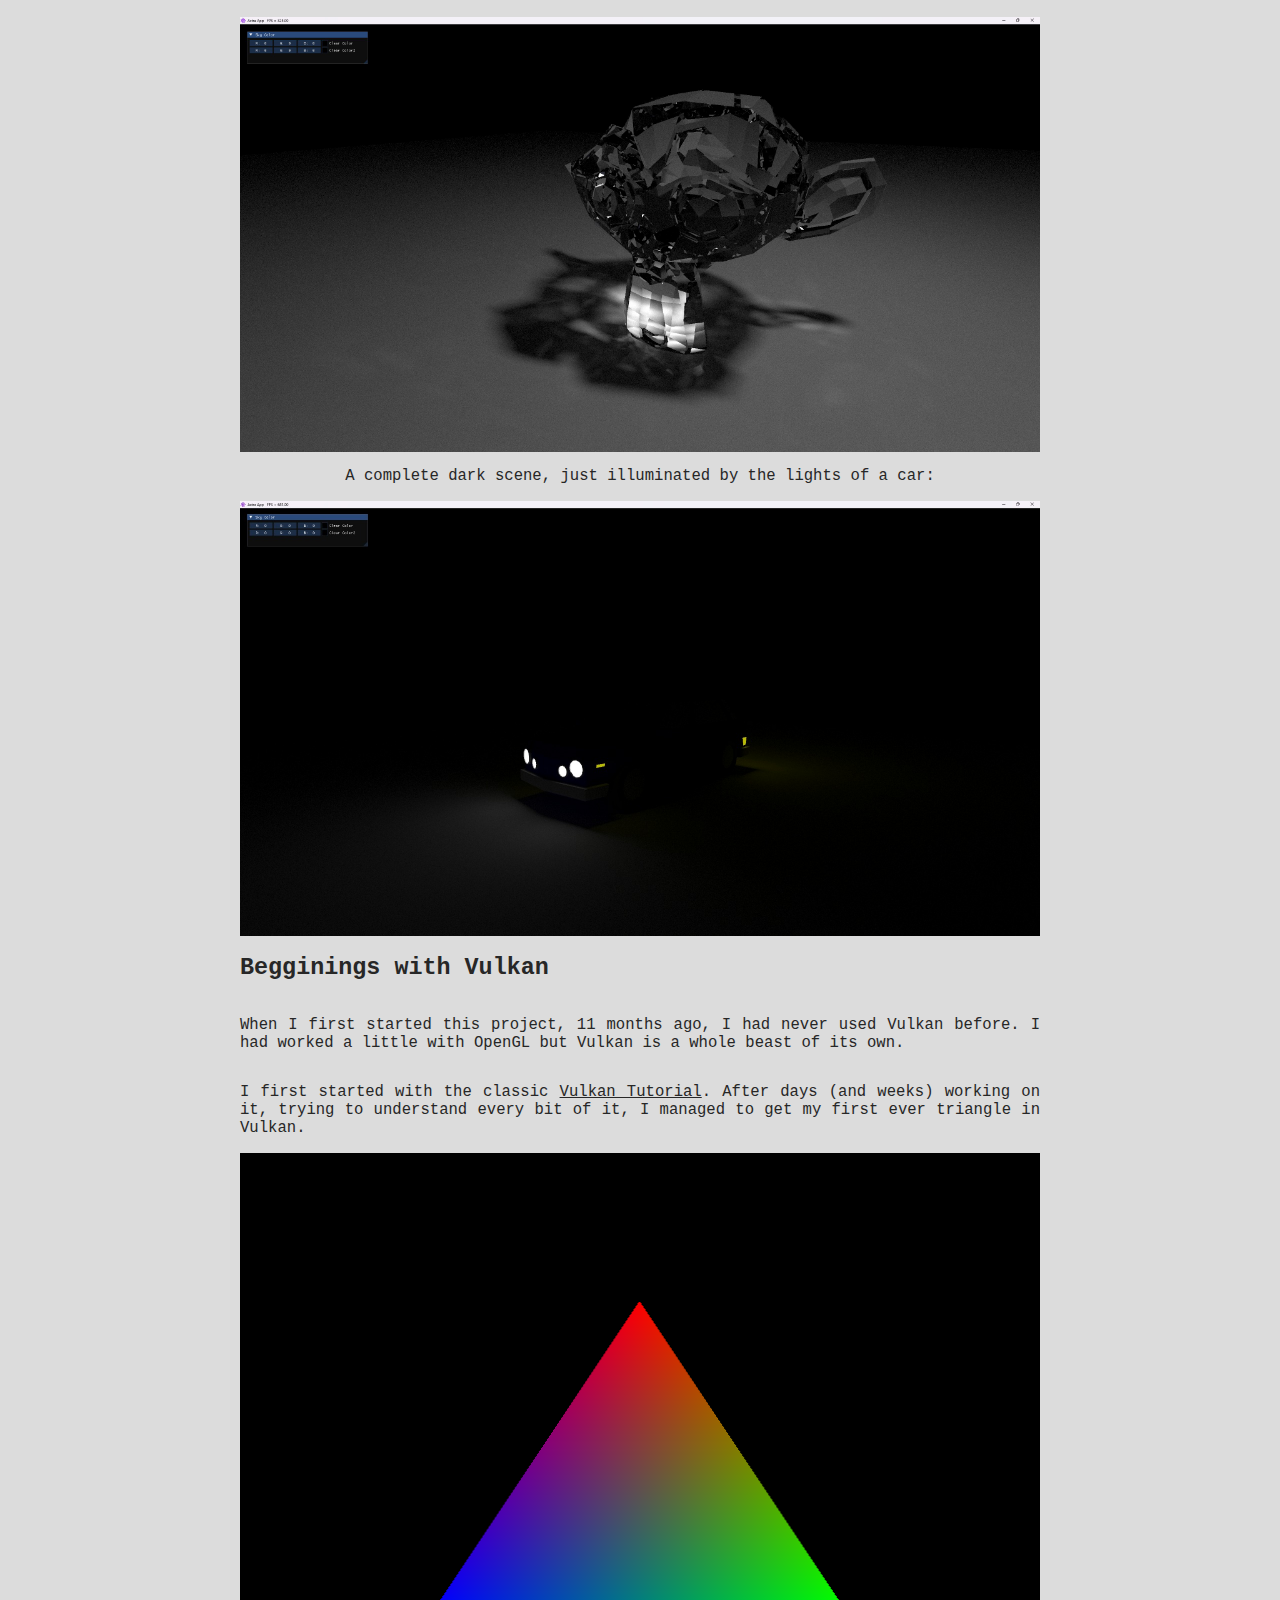
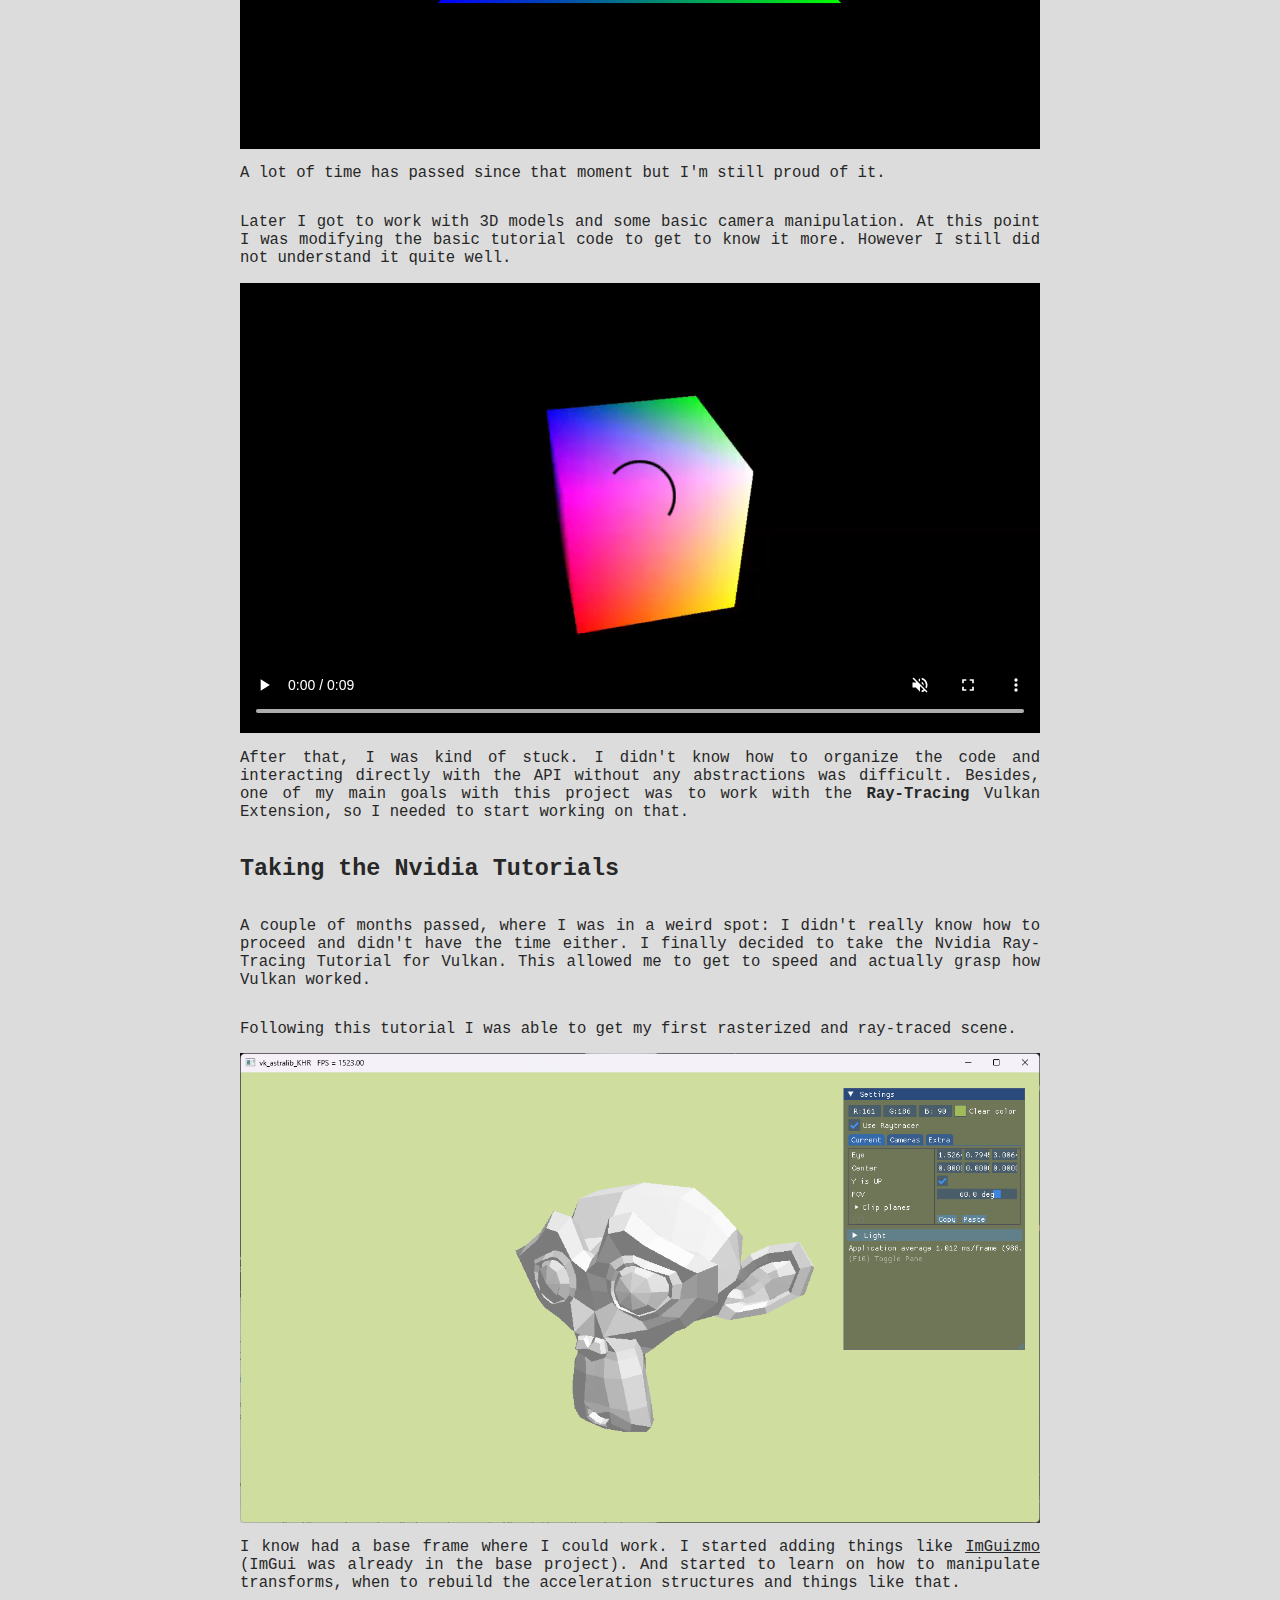
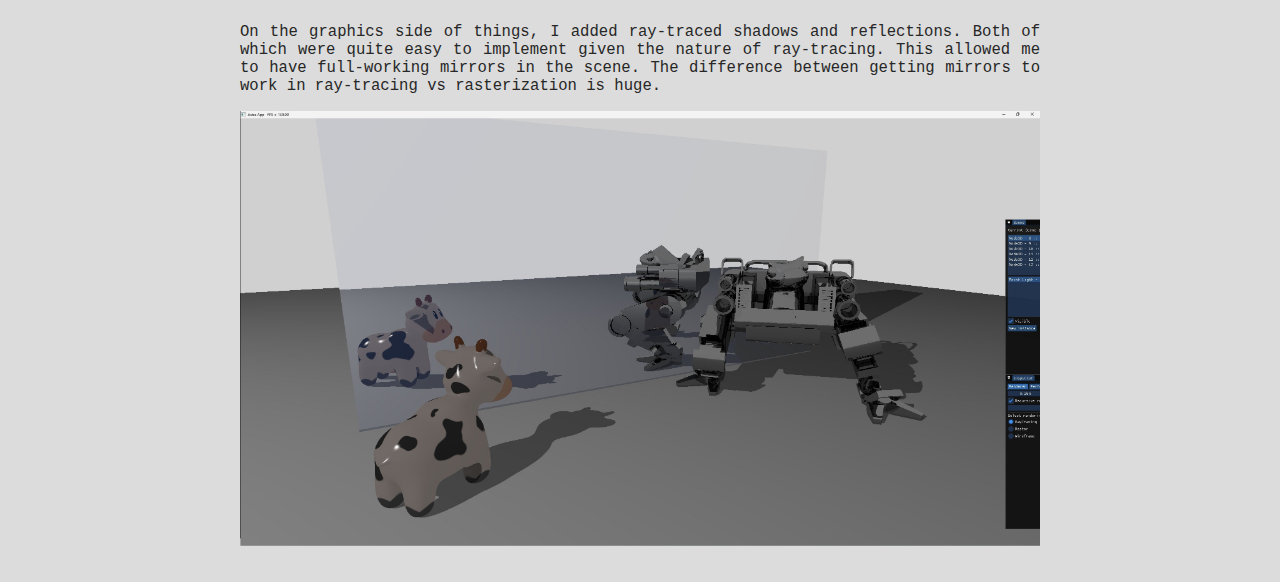
==== commit 68170eb0: "fix images and loc" ====
--- a/index.html
+++ b/index.html
@@ -59,38 +59,25 @@
     </p>
     <h3>Some Pathtraced Pictures:</h3>
     <div class="images">
-      <figure>
-        <figcaption>
-          Cornell Box, pathtraced with metal and glass spheres:
-        </figcaption>
-        <br />
-        <img
-          src="static/cornell.png"
-          alt="Cornell Box, pathtraced with metal and glass spheres"
-        />
-      </figure>
+      <p>Cornell Box, pathtraced with metal and glass spheres:</p>
+      <img
+        src="static/cornell.png"
+        alt="Cornell Box, pathtraced with metal and glass spheres"
+      />
 
-      <figure>
-        <figcaption>
-          Blender's Suzanne, as a glass object. Illluminated by a light source
-          above it:
-        </figcaption>
-        <br />
-        <img
-          src="static/glassmonkey.jpg"
-          alt="Blender's Suzanne, as a glass object. Illluminated by a light source above it"
-        />
-      </figure>
-      <figure>
-        <figcaption>
-          A complete dark scene, just illuminated by the lights of a car:
-        </figcaption>
-        <br />
-        <img
-          src="static/car.jpg"
-          alt="A complete dark scene, just illuminated by the lights of a car"
-        />
-      </figure>
+      <p>
+        Blender's Suzanne, as a glass object. Illluminated by a light source
+        above it:
+      </p>
+      <img
+        src="static/glassmonkey.jpg"
+        alt="Blender's Suzanne, as a glass object. Illluminated by a light source above it"
+      />
+      <p>A complete dark scene, just illuminated by the lights of a car:</p>
+      <img
+        src="static/car.jpg"
+        alt="A complete dark scene, just illuminated by the lights of a car"
+      />
     </div>
     <h2 id="1">Begginings with Vulkan</h2>
     <p>
--- a/static/styles.css
+++ b/static/styles.css
@@ -58,8 +58,10 @@
   flex-direction: column;
   align-items: center;
   gap: 5%;
+  max-width: 800px;
 }
 
 img {
   max-width: 800px;
+  width: 100%;
 }
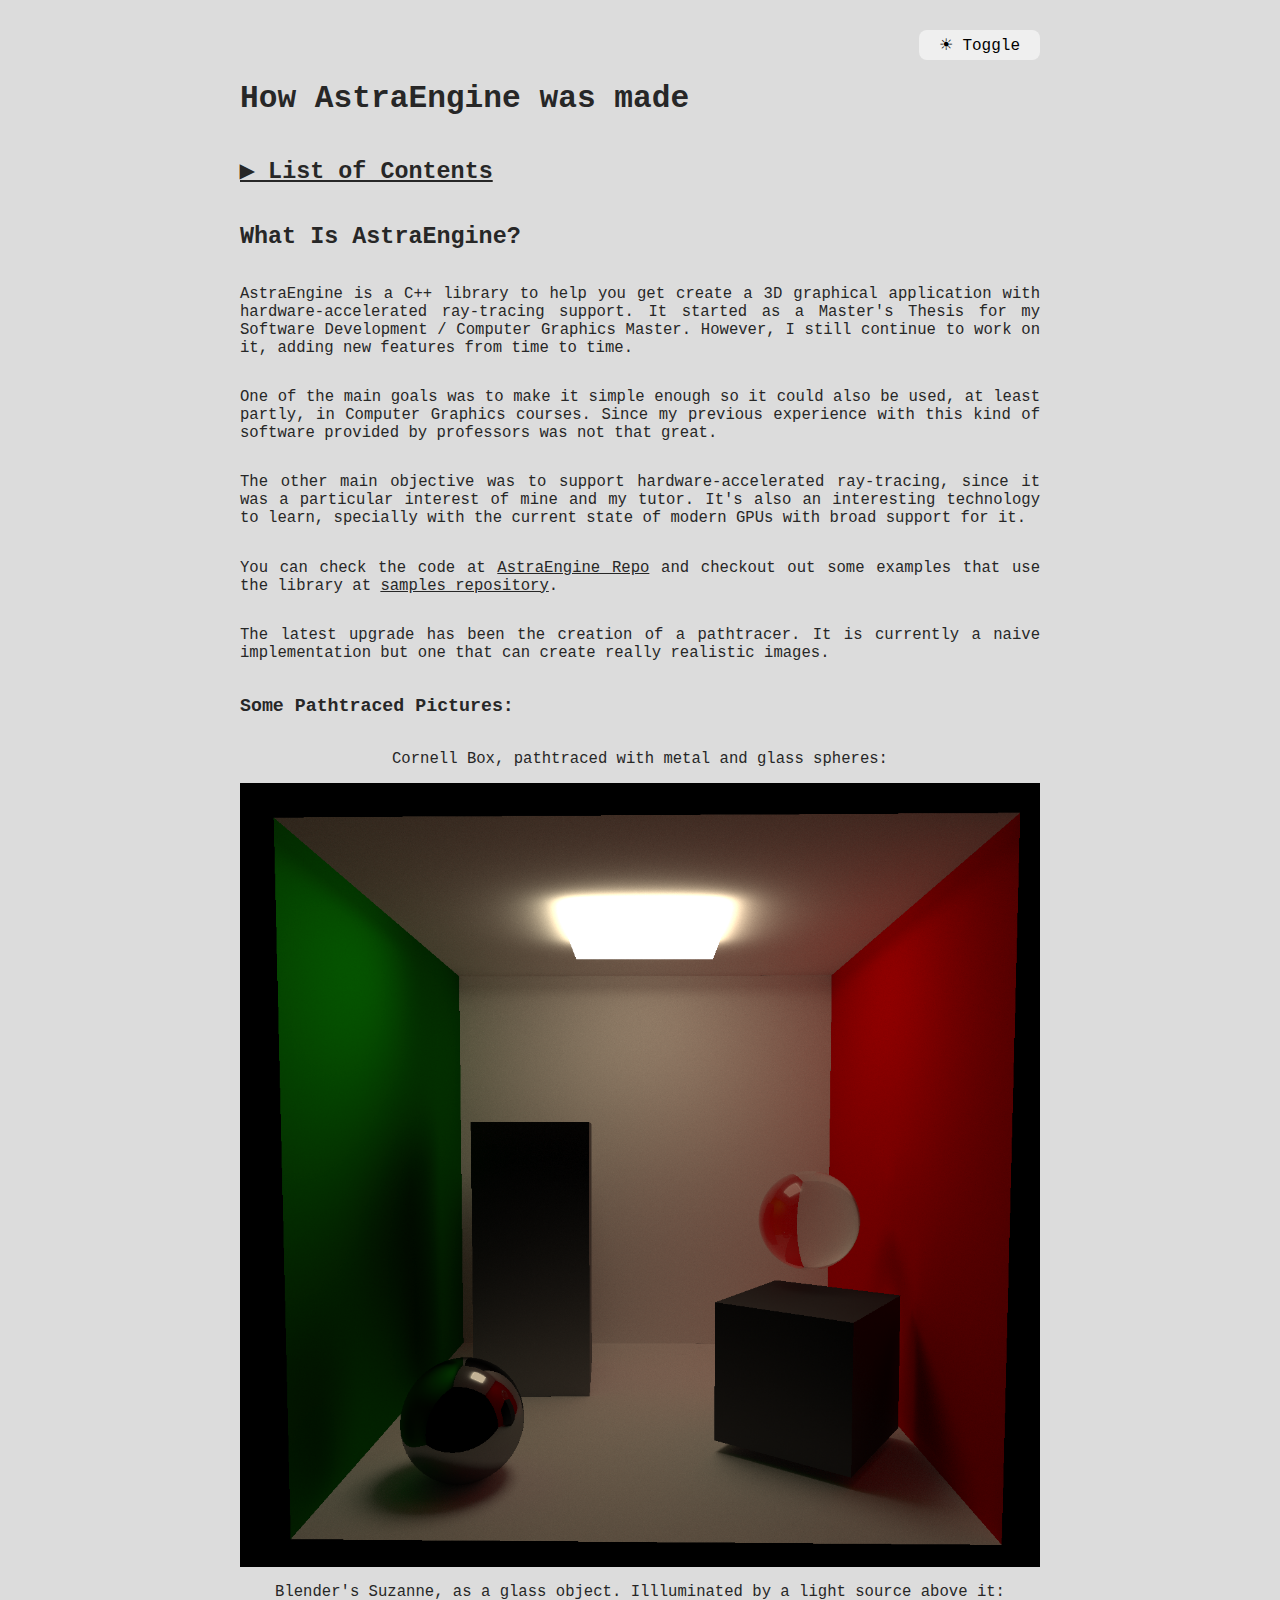
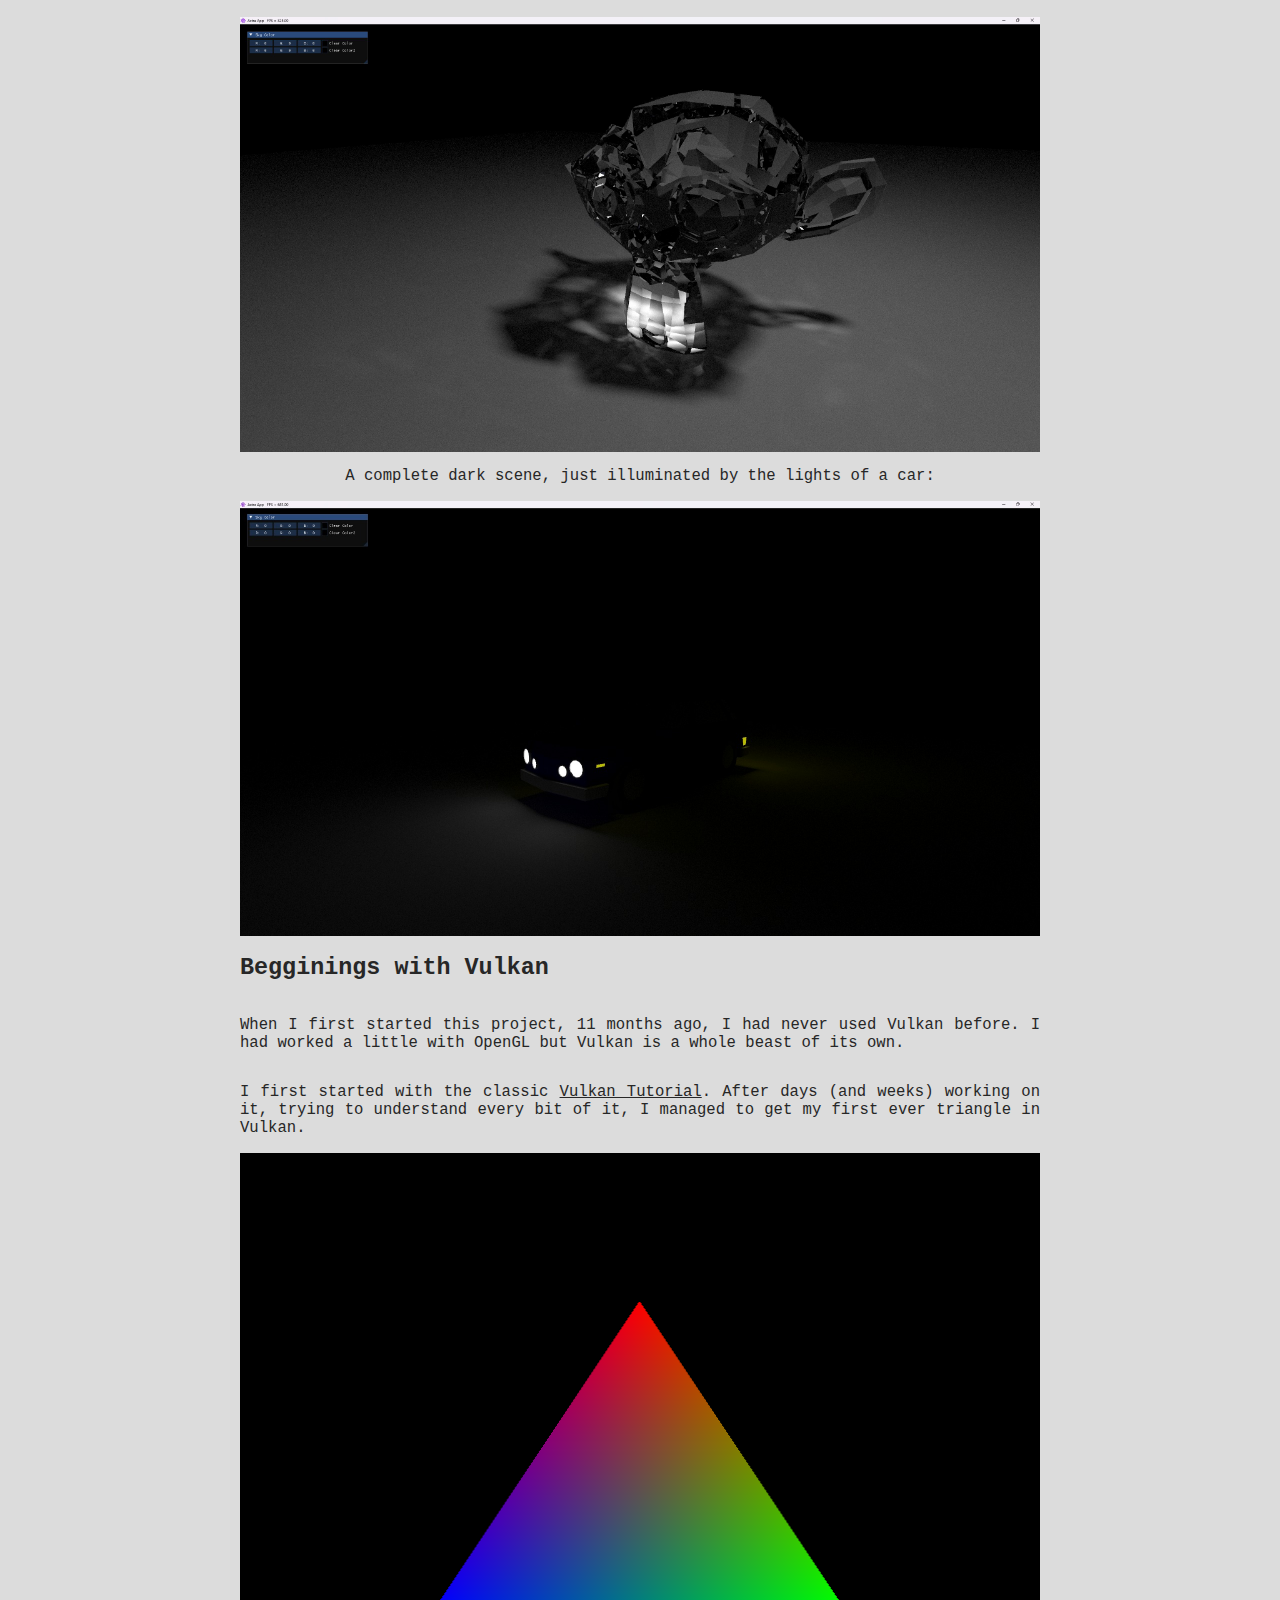
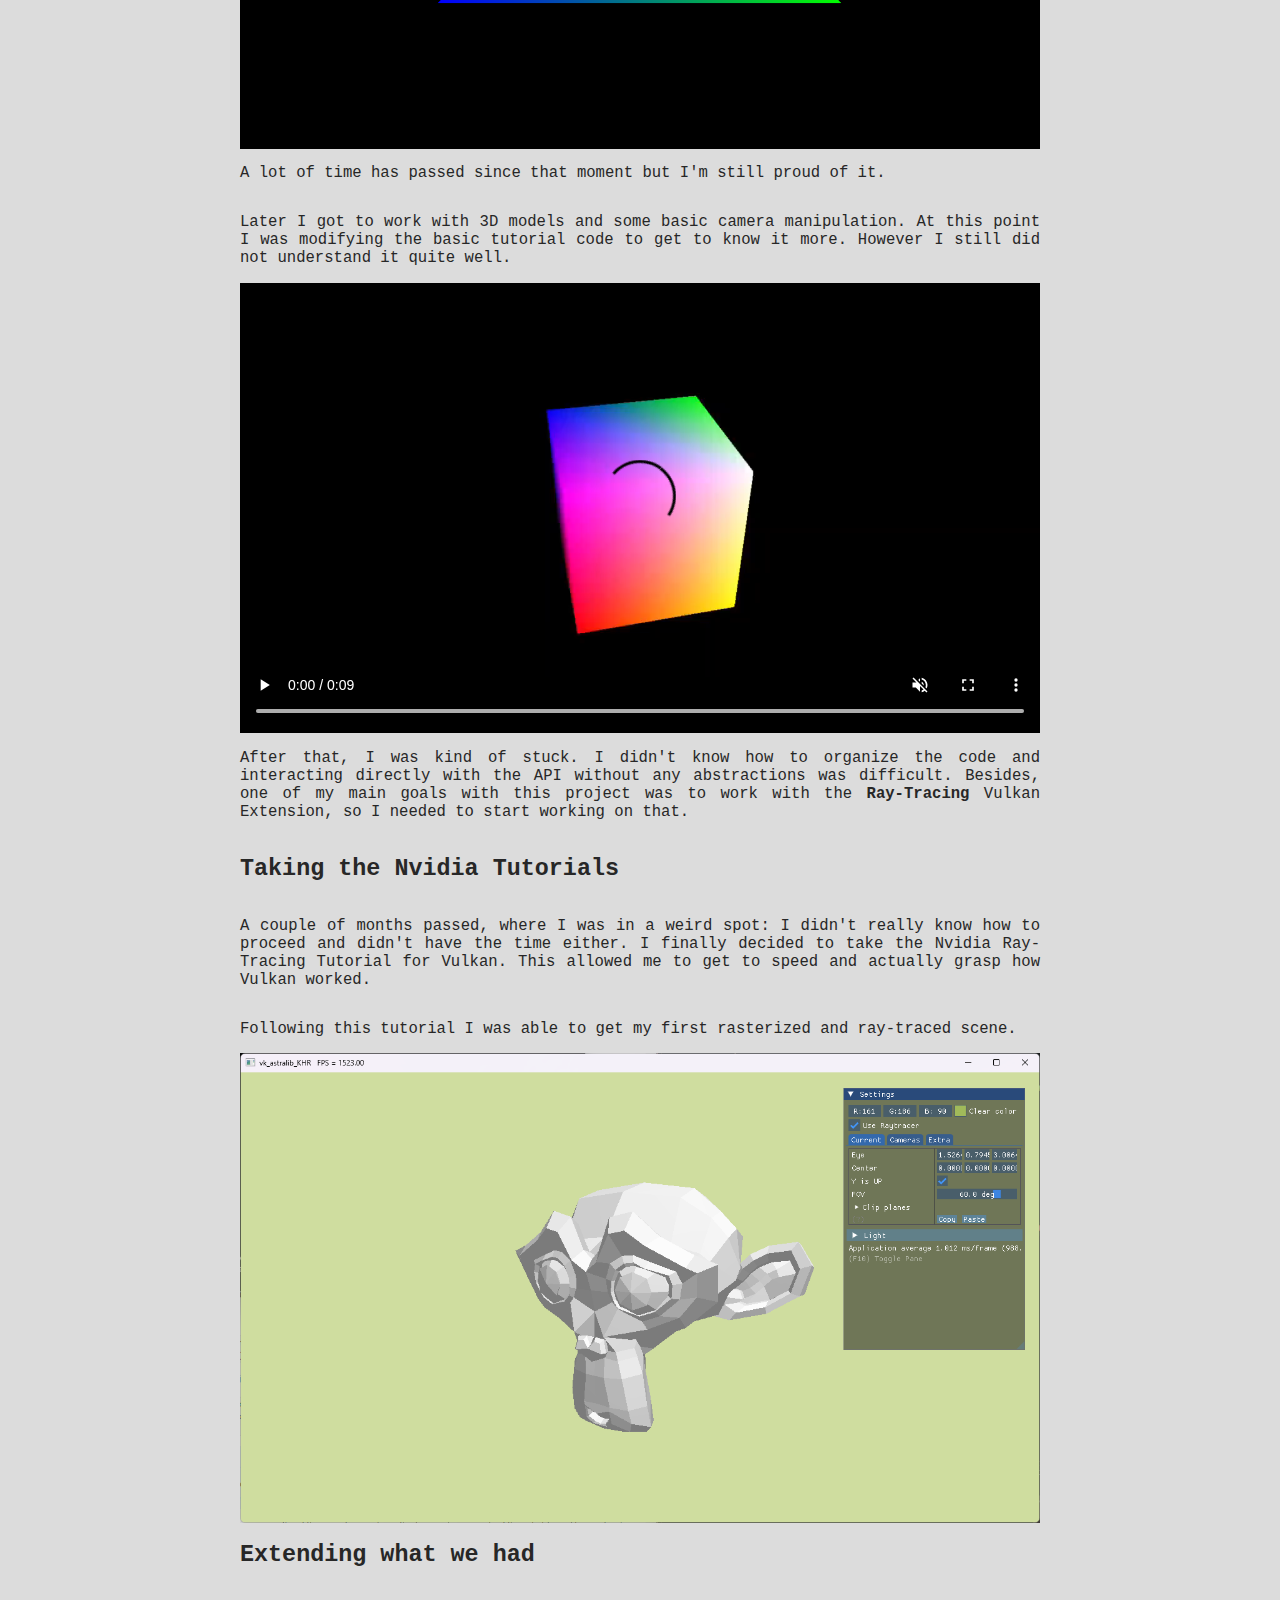
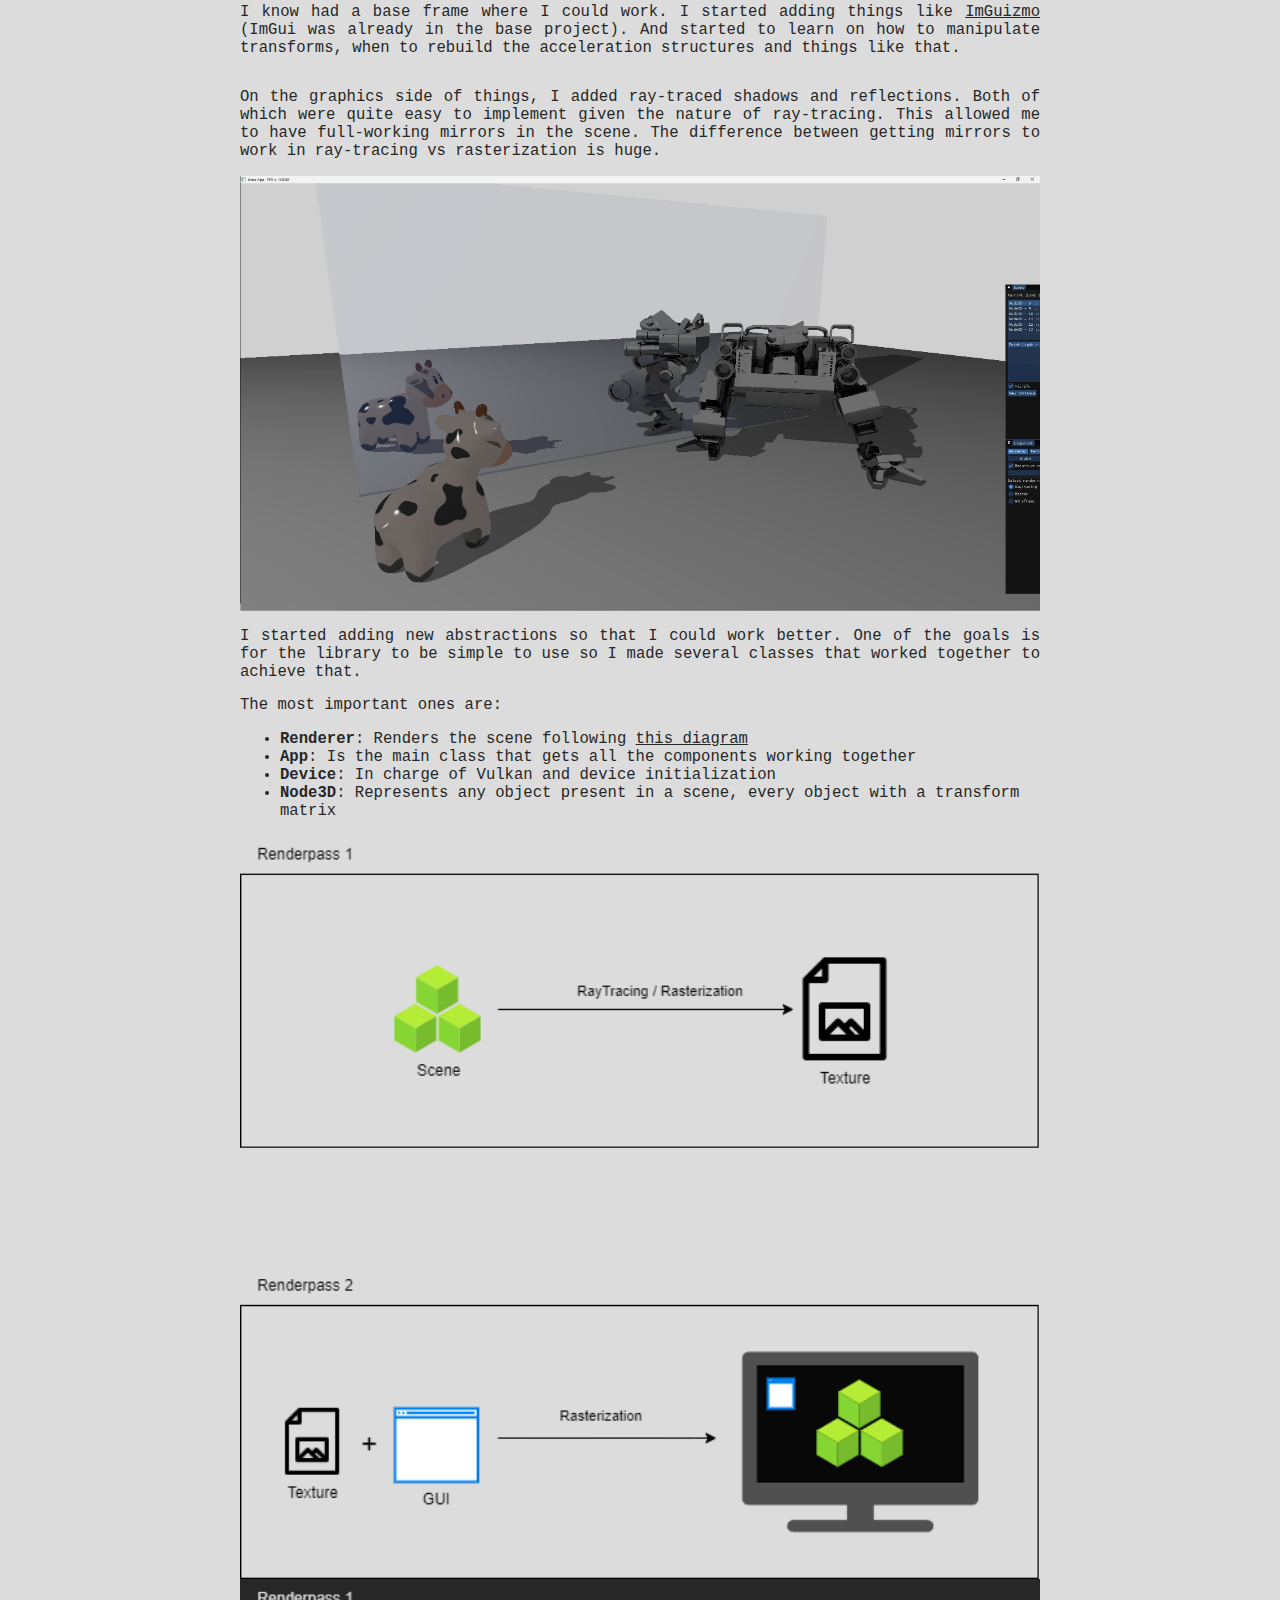
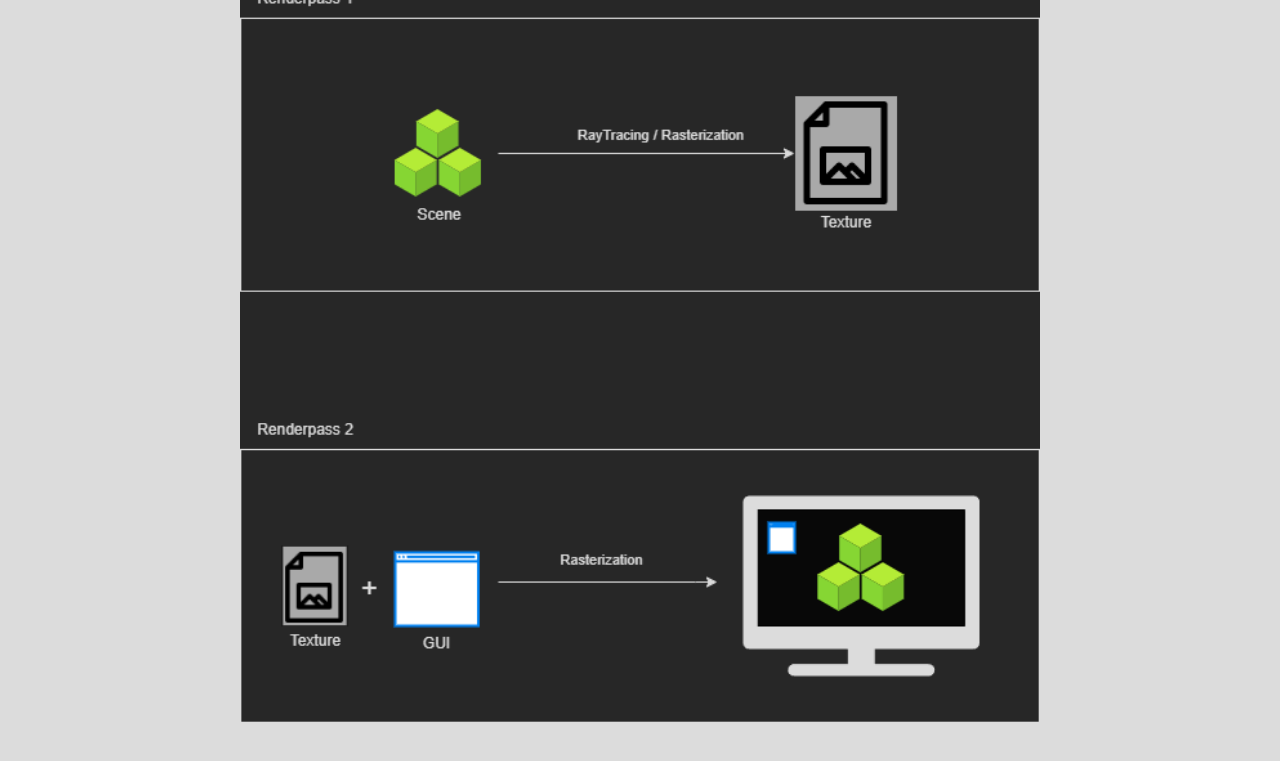
==== commit 932d6c9e: "renderer" ====
--- a/index.html
+++ b/index.html
@@ -24,6 +24,9 @@
       </li>
       <li>
         <a href="#2">Taking the Nvidia Tutorials</a>
+      </li>
+      <li>
+        <a href="#3">Extending what we had</a>
       </li>
     </ul>
     <h2 id="0">What Is AstraEngine?</h2>
@@ -120,7 +123,7 @@
       ray-traced scene.
     </p>
     <img src="static/monkey.png" width="100%" alt="ray-traced blender monkey" />
-
+    <h2 id="3">Extending what we had</h2>
     <p>
       I know had a base frame where I could work. I started adding things like
       <a href="https://github.com/CedricGuillemet/ImGuizmo">ImGuizmo</a> (ImGui
@@ -136,6 +139,41 @@
       rasterization is huge.
     </p>
     <img src="static/mirror.png" width="100%" alt="ray-traced shadows" />
+
+    <p>
+      I started adding new abstractions so that I could work better. One of the
+      goals is for the library to be simple to use so I made several classes
+      that worked together to achieve that.
+    </p>
+    The most important ones are:
+    <ul>
+      <li>
+        <strong>Renderer</strong>: Renders the scene following
+        <a href="#renderdiagram">this diagram</a>
+      </li>
+      <li>
+        <strong>App</strong>: Is the main class that gets all the components
+        working together
+      </li>
+      <li>
+        <strong>Device</strong>: In charge of Vulkan and device initialization
+      </li>
+      <li>
+        <strong>Node3D</strong>: Represents any object present in a scene, every
+        object with a transform matrix
+      </li>
+    </ul>
+    <img
+      id="diagram_light"
+      src="static/renderer_light.png"
+      alt="render process"
+    />
+    <img
+      id="diagram_dark"
+      src="static/renderer_dark.png"
+      alt="render process"
+    />
+
     <script src="static/index.js"></script>
   </body>
 </html>
--- a/static/styles.css
+++ b/static/styles.css
@@ -65,3 +65,7 @@
   max-width: 800px;
   width: 100%;
 }
+
+.mxgraph {
+  align-self: center;
+}
